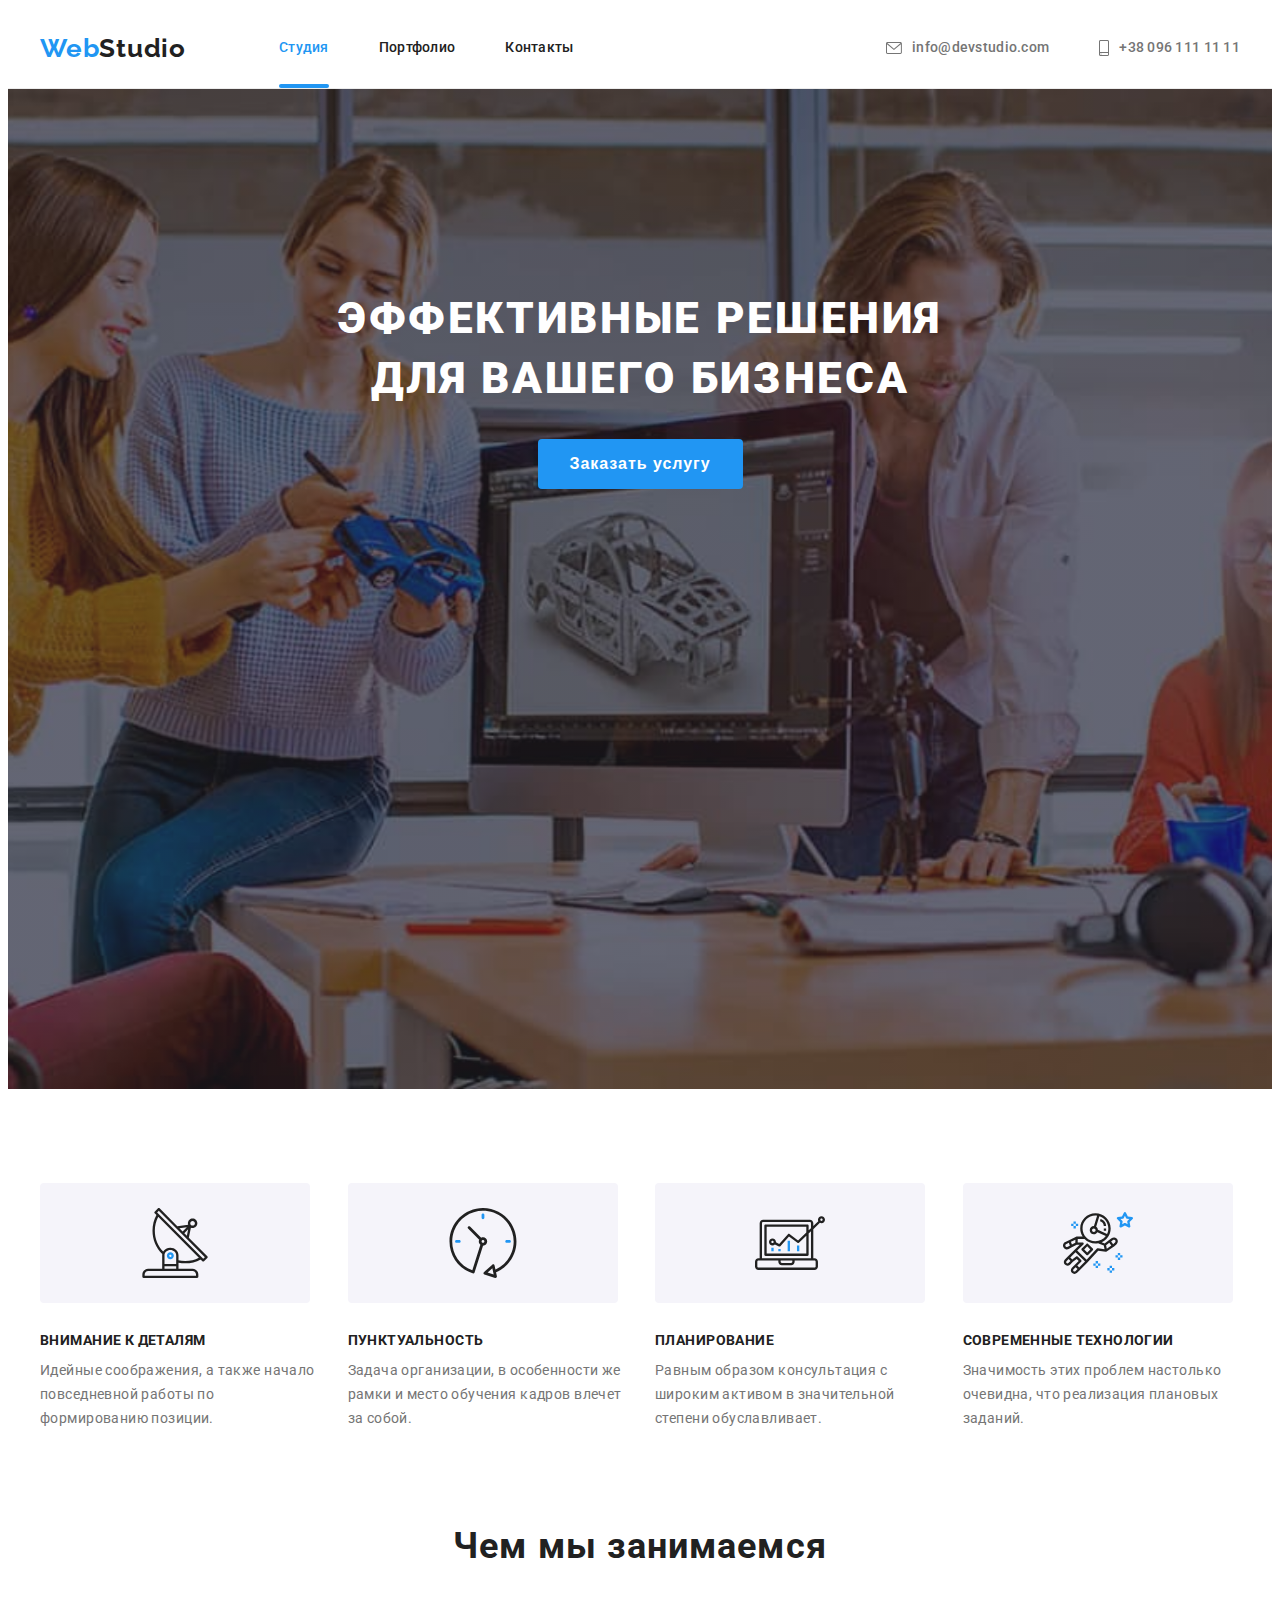
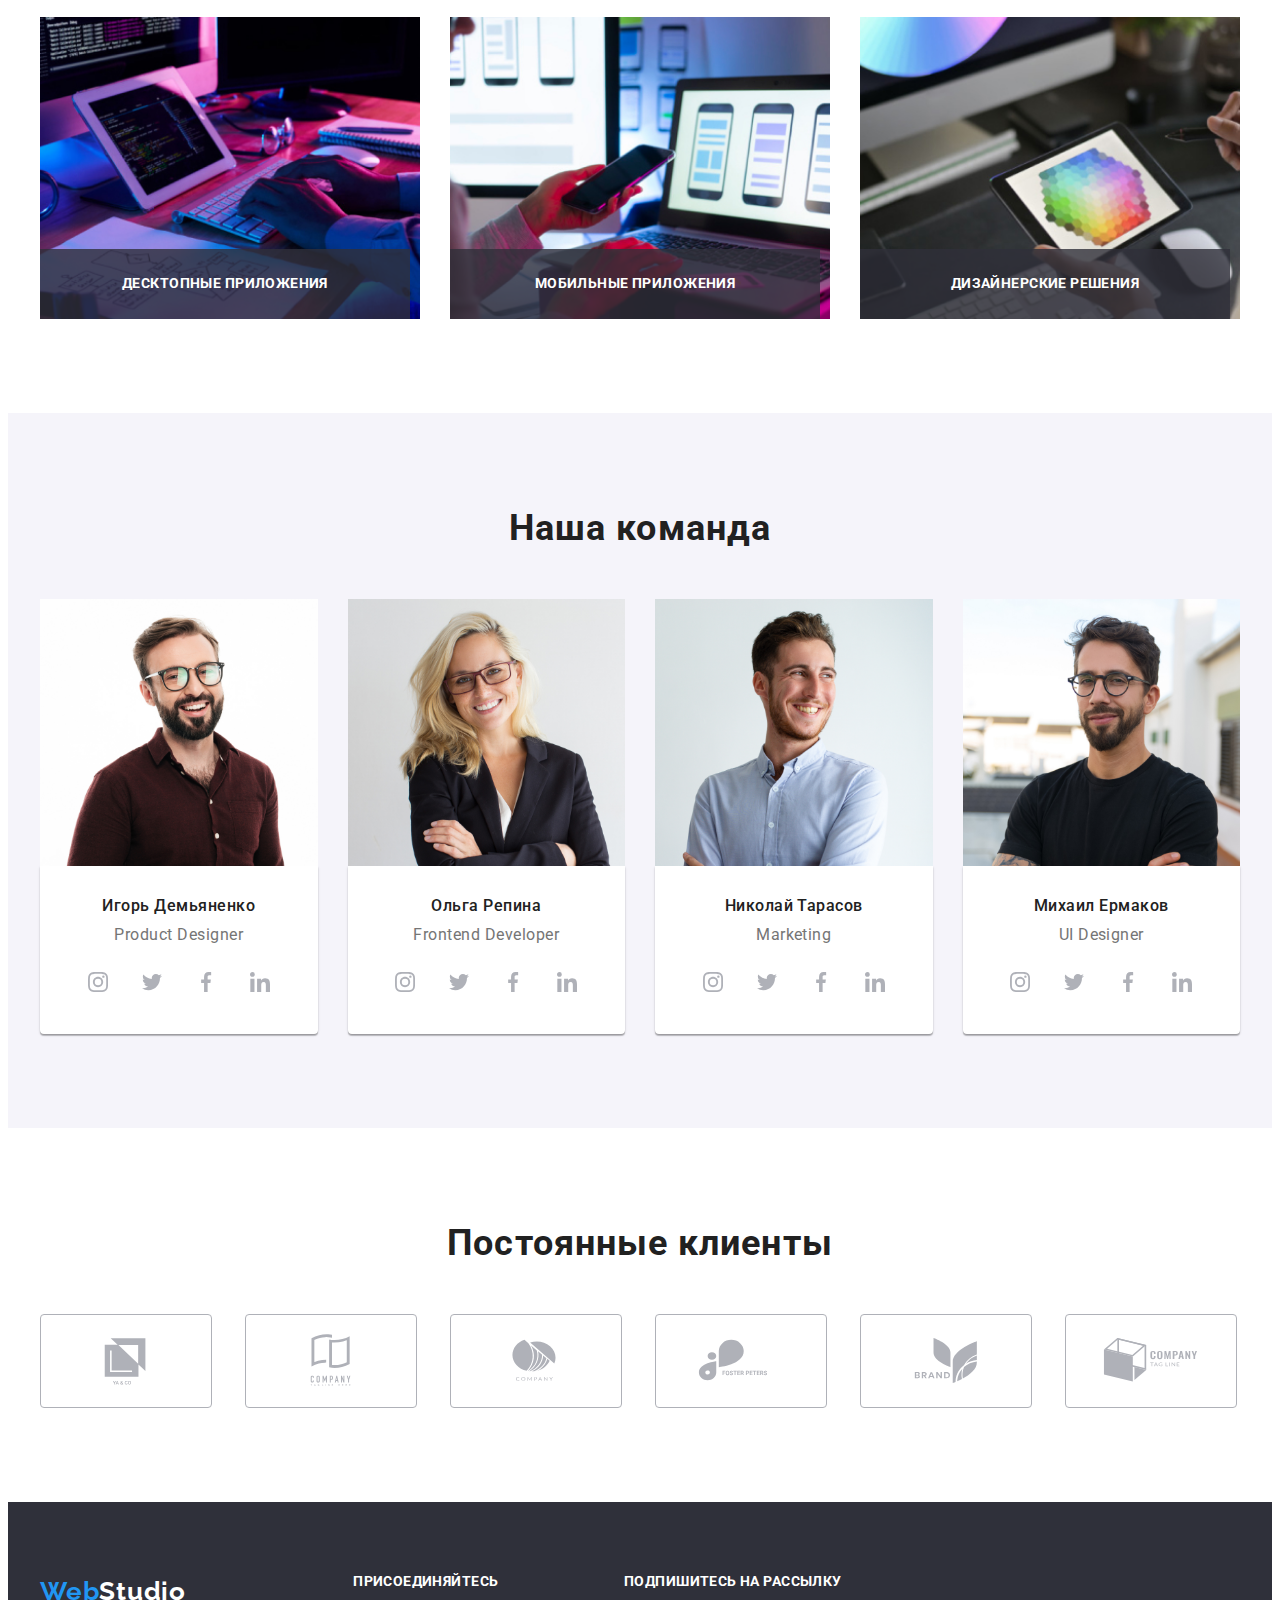
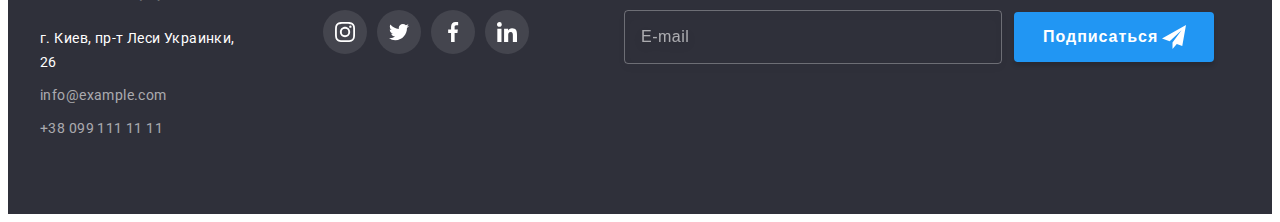
==== index.html @ cf2f90c5 "додає menu.js" ====
<!DOCTYPE html>
<html lang="ru">
  <head>
    <meta charset="UTF-8" />
    <meta http-equiv="X-UA-Compatible" content="IE=edge" />
    <meta name="viewport" content="width=device-width, initial-scale=1.0" />
    <title>WebStudio</title>
    <link rel="preconnect" href="https://fonts.googleapis.com" />
    <link rel="preconnect" href="https://fonts.gstatic.com" crossorigin />
    <link
      href="https://fonts.googleapis.com/css2?family=Raleway:wght@700&family=Roboto:wght@400;500;700;900&display=swap"
      rel="stylesheet"
    />
    <link
      rel="stylesheet"
      href="https://cdnjs.cloudflare.com/ajax/libs/modern-normalize/1.1.0/modern-normalize.min.css"
      integrity="sha512-wpPYUAdjBVSE4KJnH1VR1HeZfpl1ub8YT/NKx4PuQ5NmX2tKuGu6U/JRp5y+Y8XG2tV+wKQpNHVUX03MfMFn9Q=="
      crossorigin="anonymous"
      referrerpolicy="no-referrer"
    />
    <link rel="stylesheet" href="./css/style.css" />
    <link rel="stylesheet" href="./css/main.css" />
  </head>
  <body>
    <header class="header">
      <!--site-nav-->
      <div class="container site-nav">
        <a class="logo" href="/">Web<span class="logo__text">Studio</span></a>
        <nav>
          <ul class="site-nav__list list">
            <li class="site-nav__item">
              <a
                class="link site-nav__link site-nav__link--current site-nav__link--active"
                href="./index.html"
                >Студия</a
              >
            </li>
            <li class="site-nav__item">
              <a class="link site-nav__link" href="./portfolio.html"
                >Портфолио</a
              >
            </li>
            <li class="site-nav__item">
              <a class="link site-nav__link" href="">Контакты</a>
            </li>
          </ul>
        </nav>
        <!--contacts-->
        <ul class="list contacts">
          <li class="contacts__item">
            <a class="contacts__link link" href="mailto:info@devstudio.com"
              ><svg class="contacts__icon" width="16" height="12">
                <use href="./images/icons.svg#icon-envelope"></use></svg
              >info@devstudio.com</a
            >
          </li>
          <li class="contacts__item">
            <a class="contacts__link link" href="tel:+380961111111"
              ><svg class="contacts__icon" width="10" height="16">
                <use href="./images/icons.svg#icon-smartphone"></use></svg
              >+38 096 111 11 11</a
            >
          </li>
        </ul>
        <!--mobile menu button-->
        <button class="mob-btn__open" type="button" data-menu-open>
          <svg class="mob-btn__icon" width="40" height="40">
            <use href="./images/icons.svg#icon-menu_40px"></use>
            <!-- <use href="./images/icons.svg#icon-close_40px"></use> -->
          </svg>
        </button>
        <!--mobile menu-->
        <div class="mobile-menu container is-hidden" data-menu>
            <button class="mobile-btn__close" type="button" data-menu-close>
              <svg class="mobile-menu__icon" width="40" height="40">
                <use href="./images/icons.svg#icon-close_40px"></use>
              </svg>
            </button>
            <div class="menu-container">
            <nav>
              <ul class="mobile-menu__list list">
                <li class="mobile-menu__item">
                  <a
                    class="link mobile-menu__link mobile-menu__link--current"
                    href="./index.html"
                    >Студия</a
                  >
                </li>
                <li class="mobile-menu__item">
                  <a class="link mobile-menu__link" href="./portfolio.html"
                    >Портфолио</a
                  >
                </li>
                <li class="mobile-menu__item">
                  <a class="link mobile-menu__link" href="">Контакты</a>
                </li>
              </ul>
            </nav>
            <ul class="list mobile-contacts">
              <li class="mobile-contacts__item">
                <a
                  class="mobile-contacts__link mobile-contacts__link--accent link"
                  href="tel:+380961111111"
                  >+38 096 111 11 11</a
                >
              </li>
              <li class="mobile-contacts__item">
                <a
                  class="mobile-contacts__link link"
                  href="mailto:info@devstudio.com"
                  >info@devstudio.com</a
                >
              </li>
            </ul>
            </div>
            <ul class="mobile-soc__list list">
              <li class="mobile-soc__item">
                <a
                  class="mobile-soc__link"
                  href=""
                  rel="nofollow noopener noreferrer"
                  target="_blank"
                  >Instagram</a
                >
              </li>
              <li class="mobile-soc__item">
                <a
                  class="mobile-soc__link"
                  href=""
                  rel="nofollow noopener noreferrer"
                  target="_blank"
                  >Twitter</a
                >
              </li>
              <li class="mobile-soc__item">
                <a
                  class="mobile-soc__link"
                  href=""
                  rel="nofollow noopener noreferrer"
                  target="_blank"
                  >Facebook</a
                >
              </li>
              <li class="mobile-soc__item">
                <a
                  class="mobile-soc__link"
                  href=""
                  rel="nofollow noopener noreferrer"
                  target="_blank"
                  >LinkedIn</a
                >
              </li>
            </ul>
        </div>
    </header>
    <main>
      <!--section hero-->
      <section class="hero overlay">
        <div class="container">
          <h1 class="hero__title">
            Эффективные решения<br />
            для вашего бизнеса
          </h1>
          <button type="button" data-modal-open class="button hero__button">
            Заказать услугу
          </button>
        </div>
      </section>
      <!--section features-->
      <section class="features">
        <div class="container">
          <h2 class="title--hidden">Качества вебстудии</h2>
          <ul class="features__list list">
            <li class="features__item">
              <div class="features__box">
                <svg class="features__icon" width="70" height="70">
                  <use href="./images/icons.svg#icon-antenna"></use>
                </svg>
              </div>
              <h3 class="features__title">Внимание к деталям</h3>
              <p class="features__text">
                Идейные соображения, а также начало повседневной работы по
                формированию позиции.
              </p>
            </li>
            <li class="features__item">
              <div class="features__box">
                <svg class="features__icon" width="70" height="70">
                  <use href="./images/icons.svg#icon-clock"></use>
                </svg>
              </div>
              <h3 class="features__title">Пунктуальность</h3>
              <p class="features__text">
                Задача организации, в особенности же рамки и место обучения
                кадров влечет за собой.
              </p>
            </li>
            <li class="features__item">
              <div class="features__box">
                <svg class="features__icon" width="70" height="70">
                  <use href="./images/icons.svg#icon-diagram"></use>
                </svg>
              </div>
              <h3 class="features__title">Планирование</h3>
              <p class="features__text">
                Равным образом консультация с широким активом в значительной
                степени обуславливает.
              </p>
            </li>
            <li class="features__item">
              <div class="features__box">
                <svg class="features__icon" width="70" height="70">
                  <use href="./images/icons.svg#icon-astronaut"></use>
                </svg>
              </div>
              <h3 class="features__title">Современные технологии</h3>
              <p class="features__text">
                Значимость этих проблем настолько очевидна, что реализация
                плановых заданий.
              </p>
            </li>
          </ul>
        </div>
      </section>
      <!--section activity-->
      <section class="activity">
        <div class="container">
          <h2 class="activity__title typical-title">Чем мы занимаемся</h2>
          <ul class="list activity__list">
            <li class="activity__item">
              <div class="activity__link">
                <img
                  src="./img-services/img1.jpg"
                  alt="руки над клавиатурой компьютера"
                  width="370"
                />
                <div class="activity__overlay">
                  <p class="activity__text">Десктопные приложения</p>
                </div>
              </div>
            </li>
            <li class="activity__item">
              <div class="activity__link">
                <img
                  src="./img-services/img2.jpg"
                  alt="рука держит телефон перед ноутбуком"
                  width="370"
                />
                <div class="activity__overlay">
                  <p class="activity__text">Мобильные приложения</p>
                </div>
              </div>
            </li>
            <li class="activity__item">
              <div class="activity__link">
                <img
                  src="./img-services/img3.jpg"
                  alt="планшет в руке в котором цветная графика"
                  width="370"
                />
                <div class="activity__overlay">
                  <p class="activity__text">Дизайнерские решения</p>
                </div>
              </div>
            </li>
          </ul>
        </div>
      </section>
      <!--section team-->
      <section class="team">
        <div class="container">
          <h2 class="team__title typical-title">Наша команда</h2>
          <ul class="list workers-list">
            <li class="workers-list__item">
              <img
                src="./img-team/img.jpg"
                alt="фотография мужчины в очках"
                class="team-photo"
                width="270"
              />
              <div class="workers-list__caption">
                <h3 class="workers-list__title">Игорь Демьяненко</h3>
                <p class="workers-list__text">Product Designer</p>
                <ul class="soc-list list">
                  <li class="soc-list__item">
                    <a class="soc-list__link elipse" href=""
                      ><svg class="soc-list__icon" width="20" height="20">
                        <use
                          href="./images/icons.svg#icon-instagram"
                        ></use></svg
                    ></a>
                  </li>
                  <li class="soc-list__item">
                    <a class="soc-list__link elipse" href=""
                      ><svg class="soc-list__icon" width="20" height="20">
                        <use href="./images/icons.svg#icon-twitter"></use></svg
                    ></a>
                  </li>
                  <li class="soc-list__item">
                    <a class="soc-list__link elipse" href=""
                      ><svg class="soc-list__icon" width="20" height="20">
                        <use href="./images/icons.svg#icon-facebook"></use></svg
                    ></a>
                  </li>
                  <li class="soc-list__item">
                    <a class="soc-list__link elipse" href=""
                      ><svg class="soc-list__icon" width="20" height="20">
                        <use href="./images/icons.svg#icon-linkedin"></use></svg
                    ></a>
                  </li>
                </ul>
              </div>
            </li>
            <li class="workers-list__item">
              <img
                src="./img-team/img1.jpg"
                alt="фотография женьщины в очках"
                class="team-photo"
                width="270"
              />
              <div class="workers-list__caption">
                <h3 class="workers-list__title">Ольга Репина</h3>
                <p class="workers-list__text">Frontend Developer</p>
                <ul class="soc-list list">
                  <li class="soc-list__item">
                    <a class="soc-list__link elipse" href=""
                      ><svg class="soc-list__icon" width="20" height="20">
                        <use
                          href="./images/icons.svg#icon-instagram"
                        ></use></svg
                    ></a>
                  </li>
                  <li class="soc-list__item">
                    <a class="soc-list__link elipse" href=""
                      ><svg class="soc-list__icon" width="20" height="20">
                        <use href="./images/icons.svg#icon-twitter"></use></svg
                    ></a>
                  </li>
                  <li class="soc-list__item">
                    <a class="soc-list__link elipse" href=""
                      ><svg class="soc-list__icon" width="20" height="20">
                        <use href="./images/icons.svg#icon-facebook"></use></svg
                    ></a>
                  </li>
                  <li class="soc-list__item">
                    <a class="soc-list__link elipse" href=""
                      ><svg class="soc-list__icon" width="20" height="20">
                        <use href="./images/icons.svg#icon-linkedin"></use></svg
                    ></a>
                  </li>
                </ul>
              </div>
            </li>
            <li class="workers-list__item">
              <img
                src="./img-team/img2.jpg"
                alt="фотография улыбающегося мужчины в полуобороте"
                class="team-photo"
                width="270"
              />
              <div class="workers-list__caption">
                <h3 class="workers-list__title">Николай Тарасов</h3>
                <p class="workers-list__text">Marketing</p>
                <ul class="soc-list list">
                  <li class="soc-list__item">
                    <a class="soc-list__link elipse" href=""
                      ><svg class="soc-list__icon" width="20" height="20">
                        <use
                          href="./images/icons.svg#icon-instagram"
                        ></use></svg
                    ></a>
                  </li>
                  <li class="soc-list__item">
                    <a class="soc-list__link elipse" href=""
                      ><svg class="soc-list__icon" width="20" height="20">
                        <use href="./images/icons.svg#icon-twitter"></use></svg
                    ></a>
                  </li>
                  <li class="soc-list__item">
                    <a class="soc-list__link elipse" href=""
                      ><svg class="soc-list__icon" width="20" height="20">
                        <use href="./images/icons.svg#icon-facebook"></use></svg
                    ></a>
                  </li>
                  <li class="soc-list__item">
                    <a class="soc-list__link elipse" href=""
                      ><svg class="soc-list__icon" width="20" height="20">
                        <use href="./images/icons.svg#icon-linkedin"></use></svg
                    ></a>
                  </li>
                </ul>
              </div>
            </li>
            <li class="workers-list__item">
              <img
                src="./img-team/img3.jpg"
                alt="фотография мужчины в очках с бородой"
                class="team-photo"
                width="270"
              />
              <div class="workers-list__caption">
                <h3 class="workers-list__title">Михаил Ермаков</h3>
                <p class="workers-list__text">UI Designer</p>
                <ul class="soc-list list">
                  <li class="soc-list__item">
                    <a class="soc-list__link elipse" href=""
                      ><svg class="soc-list__icon" width="20" height="20">
                        <use
                          href="./images/icons.svg#icon-instagram"
                        ></use></svg
                    ></a>
                  </li>
                  <li class="soc-list__item">
                    <a class="soc-list__link elipse" href=""
                      ><svg class="soc-list__icon" width="20" height="20">
                        <use href="./images/icons.svg#icon-twitter"></use></svg
                    ></a>
                  </li>
                  <li class="soc-list__item">
                    <a class="soc-list__link elipse" href=""
                      ><svg class="soc-list__icon" width="20" height="20">
                        <use href="./images/icons.svg#icon-facebook"></use></svg
                    ></a>
                  </li>
                  <li class="soc-list__item">
                    <a class="soc-list__link elipse" href=""
                      ><svg class="soc-list__icon" width="20" height="20">
                        <use href="./images/icons.svg#icon-linkedin"></use></svg
                    ></a>
                  </li>
                </ul>
              </div>
            </li>
          </ul>
        </div>
      </section>
      <!--section clients-->
      <section class="clients">
        <div class="container">
          <h2 class="clients__title typical-title">Постоянные клиенты</h2>
          <ul class="list clients__list">
            <li class="clients__item">
              <a class="clients__link" href=""
                ><svg class="clients__icon" width="106" height="60">
                  <use href="./images/icons.svg#icon-client1"></use></svg
              ></a>
            </li>
            <li class="clients__item">
              <a class="clients__link" href=""
                ><svg class="clients__icon" width="106" height="60">
                  <use href="./images/icons.svg#icon-client2"></use></svg
              ></a>
            </li>
            <li class="clients__item">
              <a class="clients__link" href=""
                ><svg class="clients__icon" width="106" height="60">
                  <use href="./images/icons.svg#icon-client3"></use></svg
              ></a>
            </li>
            <li class="clients__item">
              <a class="clients__link" href=""
                ><svg class="clients__icon" width="106" height="60">
                  <use href="./images/icons.svg#icon-client4"></use></svg
              ></a>
            </li>
            <li class="clients__item">
              <a class="clients__link" href=""
                ><svg class="clients__icon" width="106" height="60">
                  <use href="./images/icons.svg#icon-client5"></use></svg
              ></a>
            </li>
            <li class="clients__item">
              <a class="clients__link" href=""
                ><svg class="clients__icon" width="106" height="60">
                  <use href="./images/icons.svg#icon-client6"></use></svg
              ></a>
            </li>
          </ul>
        </div>
      </section>
    </main>
    <!--footer-->
    <footer class="footer">
      <div class="container footer-conteiner">
        <div class="footer-tablet">
          <div class="connect">
            <a class="logo logo-footer" href="/"
              >Web<span class="logo__text--light">Studio</span></a
            >
            <address class="footer-conteiner__address">
              г. Киев, пр-т Леси Украинки, 26
            </address>
            <p class="footer-conteiner__text">info@example.com</p>
            <p class="footer-conteiner__text">+38 099 111 11 11</p>
          </div>
          <div class="social">
            <p class="social__text">присоединяйтесь</p>
            <ul class="social__list list">
              <li class="social__item">
                <a class="social__link elipse" href=""
                  ><svg class="social__icon" width="20" height="20">
                    <use href="./images/icons.svg#icon-instagram"></use></svg
                ></a>
              </li>
              <li class="social__item">
                <a class="social__link elipse" href=""
                  ><svg class="social__icon" width="20" height="20">
                    <use href="./images/icons.svg#icon-twitter"></use></svg
                ></a>
              </li>
              <li class="social__item">
                <a class="social__link elipse" href=""
                  ><svg class="social__icon" width="20" height="20">
                    <use href="./images/icons.svg#icon-facebook"></use></svg
                ></a>
              </li>
              <li class="social__item">
                <a class="social__link elipse" href=""
                  ><svg class="social__icon" width="20" height="20">
                    <use href="./images/icons.svg#icon-linkedin"></use></svg
                ></a>
              </li>
            </ul>
          </div>
        </div>
        <!--footer form-->
        <div class="form-container">
          <p class="form-container__text">Подпишитесь на рассылку</p>
          <div class="form-wrap">
            <form class="form">
              <input
                type="email"
                class="form__input"
                id="footer-input-email"
                name="footer-input-email"
                placeholder="E-mail"
                required
              />
              <label for="footer-input-email"></label>
            </form>
            <div class="button-wrap">
              <button type="submit" class="subscribe-button button">
                Подписаться
              </button>
              <svg class="subscribe-button__icon" width="24" height="24">
                <use href="./images/icons.svg#icon-send"></use>
              </svg>
            </div>
          </div>
        </div>
      </div>
    </footer>
    <!--modal-->
    <div class="backdrop is-hidden" data-modal>
      <div class="modal">
        <button class="modal-button--close" type="button" data-modal-close>
          <svg class="modal-button__icon" width="18" height="18">
            <use href="./images/icons.svg#icon-close"></use>
          </svg>
        </button>
        <!-- ---modal form---- -->
        <p class="modal-text">Оставьте свои данные, мы вам перезвоним</p>
        <form class="modal-form">
          <div class="modal-form__wrap">
            <input
              type="text"
              id="modal-input-name"
              name="modal-input-name"
              class="modal-form__input"
              required
            />
            <svg class="modal-form__icon" width="18" height="18">
              <use href="./images/icons.svg#icon-person-black-18dp-1"></use>
            </svg>
            <label class="modal-form__label" for="modal-input-name">Имя</label>
          </div>
          <div class="modal-form__wrap">
            <input
              type="tel"
              class="modal-form__input"
              id="modal-input-tel"
              name="modal-input-tel"
              required
            /><svg class="modal-form__icon" width="18" height="18">
              <use href="./images/icons.svg#icon-phone-black-18dp-1"></use>
            </svg>
            <label class="modal-form__label" for="modal-input-tel"
              >Телефон</label
            >
          </div>
          <div class="modal-form__wrap">
            <input
              type="email"
              class="modal-form__input"
              id="modal-input-email"
              name="modal-input-email"
              required
            /><svg class="modal-form__icon" width="18" height="18">
              <use href="./images/icons.svg#icon-email-black-18dp-1"></use>
            </svg>
            <label class="modal-form__label" for="modal-input-email"
              >Почта</label
            >
          </div>
          <div class="comment">
            <textarea
              name="modal-comment"
              id="modal-comment"
              class="comment__area"
              placeholder="Введите текст"
            ></textarea>
            <label class="modal-form__label" for="modal-comment"
              >Комментарий</label
            >
          </div>
          <input
            class="modal__check input--hidden"
            type="checkbox"
            name="policy"
            value="policy"
            id="input-check"
            required
          />
          <label for="input-check" class="chek-label check">
            <span class="check__button">
              <svg class="check__icon" width="11" height="8">
                <use href="./images/icons.svg#icon-Vector"></use></svg
            ></span>
            <span class="check__text"
              >Соглашаюсь с рассылкой и принимаю<a class="check__link" href=""
                >Условия договора</a
              ></span
            ></label
          >

          <button type="submit" class="button-send button">Отправить</button>
        </form>
        <!------------------------>
      </div>
    </div>
    <script src="./js/modal.js"></script>
    <script src="./js/menu.js"></script>
  </body>
</html>
---- css/main.css ----
:root {
  --primary-text-color--: #757575;
  --title-text-color--: #212121;
  --accent-color--: #2196f3;
  --primary-white-color--: #ffffff;
  --typical-margin--: 30px;
}

body {
  color: #757757;
  background-color: #ffffff;
  font-family: "Roboto", sans-serif;
}

h1,
h2,
h3,
h4,
h5,
h6 {
  margin: 0;
}

ul,
ol,
p {
  padding-left: 0;
  margin: 0;
}

img {
  display: block;
  width: 100%;
}

.list {
  list-style: none;
}

.link {
  text-decoration: none;
}

.title--hidden,
.input--hidden {
  position: absolute;
  width: 1px;
  height: 1px;
  margin: -1px;
  border: 0;
  padding: 0;
  white-space: nowrap;
  clip-path: inset(100%);
  clip: rect(0 0 0 0);
  overflow: hidden;
}

.container {
  width: 100%;
  padding-left: 15px;
  padding-right: 15px;
  margin: 0 auto;
}
@media screen and (min-width: 480px) {
  .container {
    width: 480px;
  }
}
@media screen and (min-width: 768px) {
  .container {
    width: 768px;
  }
}
@media screen and (min-width: 1200px) {
  .container {
    width: 1200px;
  }
}

.logo {
  display: block;
  color: var(--accent-color--);
  font-family: Raleway;
  font-weight: 700;
  font-size: 24px;
  line-height: 1.17;
  letter-spacing: 0.03em;
  text-decoration: none;
}
@media screen and (min-width: 1200px) {
  .logo {
    font-size: 26px;
    line-height: 1.19;
  }
}
.logo__text {
  color: var(--title-text-color--);
}
.logo__text--light {
  color: var(--primary-white-color--);
}

.logo-footer {
  margin-bottom: 20px;
}

.typical-title {
  color: var(--title-text-color--);
  font-weight: 700;
  font-size: 28px;
  line-height: 1.18;
  text-align: center;
  letter-spacing: 0.03em;
}
@media screen and (min-width: 1200px) {
  .typical-title {
    font-size: 36px;
    line-height: 1.17;
  }
}

.button {
  min-width: 200px;
  color: var(--primary-white-color--);
  background-color: var(--accent-color--);
  font-weight: 700;
  font-size: 16px;
  line-height: 1.88;
  letter-spacing: 0.06em;
  cursor: pointer;
  border-radius: 4px;
  border: none;
}

.elipse {
  width: 44px;
  height: 44px;
  border-radius: 50%;
}

.backdrop {
  position: fixed;
  width: 100%;
  height: 100%;
  left: 0px;
  top: 0px;
  background: rgba(0, 0, 0, 0.2);
  opacity: 1;
  transition: opacity 250ms cubic-bezier(0.4, 0, 0.2, 1);
}

.modal {
  position: absolute;
  top: 50%;
  left: 50%;
  transform: translate(-50%, -50%) scale(1);
  min-width: 528px;
  min-height: 581px;
  background: #ffffff;
  box-shadow: 0px 1px 3px rgba(0, 0, 0, 0.12), 0px 1px 1px rgba(0, 0, 0, 0.14), 0px 2px 1px rgba(0, 0, 0, 0.2);
  border-radius: 4px;
  transition: transform 250ms cubic-bezier(0.4, 0, 0.2, 1);
}
.backdrop.is-hidden .modal {
  transform: scale(0.8) translate(-50%, -50%);
}

.modal-button--close {
  position: absolute;
  width: 30px;
  height: 30px;
  top: 8px;
  right: 8px;
  display: flex;
  justify-content: center;
  align-items: center;
  padding: 0;
  background-color: transparent;
  border: 1px solid rgba(0, 0, 0, 0.1);
  border-radius: 50%;
  cursor: pointer;
  transition: fill 250ms cubic-bezier(0.4, 0, 0.2, 1);
}
.modal-button--close:hover, .modal-button--close:focus {
  fill: var(--accent-color--);
}

.is-hidden {
  visibility: hidden;
  opacity: 0;
  pointer-events: none;
}

/*modal-form*/
.modal-text {
  margin-top: 40px;
  margin-bottom: 30px;
  font-weight: 700;
  font-size: 20px;
  line-height: 1.15;
  text-align: center;
  letter-spacing: 0.03em;
  color: var(--title-text-color--);
}

.modal-form {
  padding-right: 40px;
  padding-bottom: 40px;
  padding-left: 40px;
}
.modal-form__wrap {
  position: relative;
  margin-bottom: 28px;
}
.modal-form__input {
  padding-left: 40px;
  width: 100%;
  height: 40px;
  left: 576px;
  top: 314px;
  outline: none;
  border: 1px solid rgba(33, 33, 33, 0.2);
  border-radius: 4px;
  transition: border-color 250ms cubic-bezier(0.4, 0, 0.2, 1);
}
.modal-form__icon {
  position: absolute;
  top: 50%;
  left: 12px;
  transform: translateY(-50%);
  transition: fill 250ms cubic-bezier(0.4, 0, 0.2, 1);
}
.modal-form__label {
  position: absolute;
  left: 0;
  bottom: 100%;
  margin-bottom: 4px;
  font-weight: 400;
  font-size: 12px;
  line-height: 1.17;
  letter-spacing: 0.01em;
  color: var(--primary-text-color--);
}
.modal-form__input:hover + .modal-form__icon, .modal-form__input:focus, .modal-form__input:hover, .modal-form__input:focus + .modal-form__icon {
  border-color: var(--accent-color--);
  fill: var(--accent-color--);
}

/*modal comment*/
.comment {
  position: relative;
  margin-bottom: 20px;
}
.comment__area {
  padding: 12px 16px;
  width: 100%;
  height: 120px;
  left: 576px;
  top: 518px;
  border: 1px solid rgba(33, 33, 33, 0.2);
  border-radius: 4px;
  resize: none;
  outline: none;
  transition: border-color 250ms cubic-bezier(0.4, 0, 0.2, 1);
}
.comment__area::placeholder {
  font-weight: 400;
  font-size: 12px;
  line-height: 1.17;
  letter-spacing: 0.01em;
  color: rgba(117, 117, 117, 0.5);
}
.comment__area:hover, .comment__area:focus {
  border-color: var(--accent-color--);
}

/*modal check btn*/
.chek-label {
  display: flex;
  justify-content: center;
  align-items: center;
  font-weight: 400;
  font-size: 14px;
  line-height: 1.71;
  letter-spacing: 0.03em;
  margin-bottom: var(--typical-margin--);
}

.check__button {
  display: inline-flex;
  justify-content: center;
  align-items: center;
  margin-right: 8px;
  width: 16px;
  height: 15px;
  border: 1px solid #000000;
  box-shadow: 0px 4px 4px rgba(0, 0, 0, 0.25);
  transition: background-color 250ms cubic-bezier(0.4, 0, 0.2, 1), border 250ms cubic-bezier(0.4, 0, 0.2, 1), border-radius 250ms cubic-bezier(0.4, 0, 0.2, 1);
}
.modal__check:checked + .chek-label .check__button {
  background-color: var(--accent-color--);
  border: none;
  border-radius: 2px;
}

.check__link {
  margin-left: 3px;
  color: var(--accent-color--);
  font-weight: 400;
  font-size: 14px;
  line-height: 1.71;
  letter-spacing: 0.03em;
}

.check__icon {
  fill: transparent;
  transform: fill 250ms cubic-bezier(0.4, 0, 0.2, 1);
}
.modal__check:checked + .chek-label .check__icon {
  fill: var(--primary-white-color--);
}

/*---form button---*/
.button-send {
  margin-left: auto;
  margin-right: auto;
  padding: 10px 55px;
  display: flex;
  align-items: center;
  text-align: center;
  background: #188ce8;
  box-shadow: 0px 4px 4px rgba(0, 0, 0, 0.15);
  transition: background-color 250ms cubic-bezier(0.4, 0, 0.2, 1), filter 250ms cubic-bezier(0.4, 0, 0.2, 1);
}
.button-send:hover, .button-send:focus {
  background-color: #188ce8;
  filter: drop-shadow(0px 4px 4px rgba(0, 0, 0, 0.25));
}

.mobile-menu {
  position: fixed;
  top: 0;
  left: 0;
  z-index: 1;
  width: 100vw;
  height: 100vh;
  padding-top: 48px;
  padding-bottom: 48px;
  padding-left: 40px;
  overflow-y: auto;
  background: #ffffff;
}
.mobile-menu__item {
  margin-bottom: 32px;
}
.mobile-menu__link {
  font-weight: 500;
  font-size: 40px;
  line-height: 1.18;
  letter-spacing: 0.02em;
  color: var(--title-text-color--);
}
.mobile-menu__link--current {
  color: var(--accent-color--);
}

.menu-container {
  display: flex;
  flex-direction: column;
  height: 100%;
  justify-content: space-between;
}

.mobile-btn__close {
  position: absolute;
  top: 10px;
  right: 15px;
  background-color: transparent;
  border: none;
}
@media screen and (min-width: 768px) {
  .mobile-btn__close {
    display: none;
  }
}
.mobile-btn__close:hover {
  fill: var(--accent-color--);
}

.mobile-contacts {
  margin-bottom: 64px;
}
.mobile-contacts__item:not(:last-child) {
  margin-bottom: 32px;
}
.mobile-contacts__link {
  font-weight: 500;
  font-size: 24px;
  line-height: 1.17;
  letter-spacing: 0.02em;
  color: var(--primary-text-color--);
}
.mobile-contacts__link--accent {
  color: var(--accent-color--);
}
@media screen and (min-width: 480px) {
  .mobile-contacts__link--accent {
    font-size: 34px;
    line-height: 1.18;
  }
}

.mobile-soc__list {
  display: flex;
  flex-wrap: wrap;
}

.mobile-soc__item:not(:last-child) {
  margin-right: 10px;
  padding-right: 10px;
  border-right: 1px solid rgba(33, 33, 33, 0.2);
}

.mobile-soc__link {
  padding-top: 10px;
  padding-bottom: 10px;
  font-weight: 500;
  font-size: 18px;
  line-height: 1.22;
  letter-spacing: 0.02em;
  color: var(--accent-color--);
}

.header {
  border-bottom: 1px solid rgb(236, 236, 236);
}
@media screen and (max-width: 1199px) {
  .header .containers {
    padding: 0 10px;
  }
}

/*site-nav*/
.site-nav {
  display: flex;
  align-items: center;
  justify-content: space-around;
}
.site-nav__list {
  display: none;
}
@media screen and (min-width: 768px) {
  .site-nav__list {
    display: flex;
    margin-left: 88px;
  }
}
@media screen and (min-width: 1200px) {
  .site-nav__list {
    margin-left: 93px;
  }
}
.site-nav__link {
  display: block;
  padding-top: 32px;
  padding-bottom: 32px;
  color: var(--title-text-color--);
  font-weight: 500;
  font-size: 14px;
  line-height: 1.14;
  letter-spacing: 0.02em;
  transition: color 250ms cubic-bezier(0.4, 0, 0.2, 1);
}
.site-nav__link:hover, .site-nav__link:focus {
  color: var(--accent-color--);
}
.site-nav__item {
  position: relative;
}
.site-nav__item:not(:last-child) {
  margin-right: 50px;
}

.site-nav__link--current {
  color: var(--accent-color--);
}

.site-nav__link--active::after {
  position: absolute;
  content: "";
  display: block;
  bottom: 0;
  width: 100%;
  height: 4px;
  background: #2196f3;
  border-radius: 2px;
}

/*contacts*/
.contacts {
  margin-left: auto;
}
@media screen and (max-width: 767px) {
  .contacts {
    display: none;
  }
}
@media screen and (min-width: 1200px) {
  .contacts {
    display: flex;
  }
}
@media screen and (min-width: 768px) and (max-width: 1200px) {
  .contacts__item:not(:last-child) {
    margin-bottom: 10px;
  }
}
@media screen and (min-width: 1200px) {
  .contacts__item:not(:last-child) {
    margin-right: 50px;
  }
}
.contacts__link {
  fill: var(--primary-text-color--);
  padding-top: 32px;
  padding-bottom: 32px;
  color: var(--primary-text-color--);
  font-weight: 500;
  font-size: 14px;
  line-height: 1.14;
  letter-spacing: 0.02em;
  text-decoration: none;
  transition: color 250ms cubic-bezier(0.4, 0, 0.2, 1);
}
.contacts__link:hover, .contacts__link:focus {
  color: var(--accent-color--);
}
@media screen and (min-width: 1200px) {
  .contacts__link {
    display: flex;
    justify-content: center;
    align-items: center;
  }
}
.contacts__icon {
  margin-right: 10px;
  fill: currentColor;
}

.mob-btn__open {
  margin-left: auto;
  padding-top: 10px;
  padding-bottom: 10px;
  background-color: transparent;
  border: none;
}
@media screen and (min-width: 768px) {
  .mob-btn__open {
    display: none;
  }
}
.mob-btn__open:hover .mob-btn__open__icon {
  fill: var(--accent-color--);
}

.hero {
  padding-top: 118px;
  padding-bottom: 118px;
  background-color: #2f303a;
}
@media screen and (min-width: 1200px) {
  .hero {
    padding-top: 200px;
    padding-bottom: 200px;
  }
}
.hero .container {
  text-align: center;
}
.hero__title {
  margin-bottom: var(--typical-margin--);
  margin-right: auto;
  margin-left: auto;
  color: var(--primary-white-color--);
  font-weight: 900;
  font-size: 26px;
  line-height: 1.62;
  letter-spacing: 0.06em;
  text-transform: uppercase;
}
@media screen and (min-width: 1200px) {
  .hero__title {
    font-size: 44px;
    line-height: 1.36;
  }
}
.hero__button {
  display: inline-block;
  padding: 10px 32px;
  margin-right: auto;
  margin-left: auto;
  transition: background-color 250ms cubic-bezier(0.4, 0, 0.2, 1), box-shadow 250ms cubic-bezier(0.4, 0, 0.2, 1);
}
.hero__button:hover, .hero__button:focus {
  background-color: rgb(24, 140, 232);
  box-shadow: 0px 4px 4px rgba(0, 0, 0, 0.15);
}

.overlay {
  margin-left: auto;
  margin-right: auto;
  background-image: linear-gradient(rgba(47, 48, 58, 0.4), rgba(47, 48, 58, 0.4)), url(../images/hero.jpg);
  background-repeat: no-repeat;
  background-position: center;
  background-size: cover;
}
@media screen and (min-width: 1200px) {
  .overlay {
    max-width: 1600px;
    height: 600px;
  }
}

.features {
  padding-top: 60px;
  padding-bottom: 60px;
}
@media screen and (min-width: 1200px) {
  .features {
    padding-top: 94px;
    padding-bottom: 94px;
  }
}
.features__list {
  margin-right: auto;
  margin-left: auto;
  margin-bottom: -30px;
}
@media screen and (min-width: 768px) {
  .features__list {
    display: flex;
    flex-wrap: wrap;
    margin-left: -30px;
  }
}
.features__item {
  margin-bottom: 30px;
}
@media screen and (min-width: 768px) {
  .features__item {
    width: calc((100% - 60px) / 2);
    margin-left: 30px;
  }
}
@media screen and (min-width: 1200px) {
  .features__item {
    flex-basis: calc(25% - 30px);
    margin-left: 30px;
  }
}
.features__box {
  width: 100%;
  display: flex;
  justify-content: center;
  align-items: center;
  height: 120px;
  background-color: #f5f4fa;
  border-radius: 4px;
}
@media screen and (min-width: 1200px) {
  .features__box {
    width: 270px;
  }
}
.features__title {
  margin-top: var(--typical-margin--);
  margin-bottom: 10px;
  color: var(--title-text-color--);
  font-weight: 700;
  font-size: 14px;
  line-height: 1.14;
  letter-spacing: 0.03em;
  text-transform: uppercase;
}
@media screen and (max-width: 480px) {
  .features__title {
    text-align: center;
  }
}
.features__text {
  color: var(--primary-text-color--);
  font-weight: 400;
  font-size: 14px;
  line-height: 1.71;
  letter-spacing: 0.03em;
}

.activity {
  padding-bottom: 94px;
}
@media screen and (max-width: 1199px) {
  .activity {
    display: none;
  }
}
.activity__title {
  margin-bottom: 50px;
}
.activity__list {
  display: flex;
  margin-left: -30px;
}
.activity__item {
  flex-basis: calc(33.3333333333% - 30px);
  margin-left: 30px;
}
.activity__link {
  position: relative;
  display: block;
}
.activity__overlay {
  position: absolute;
  left: 0;
  bottom: 0;
  display: flex;
  justify-content: center;
  align-items: center;
  width: 370px;
  height: 70px;
  background: rgba(47, 48, 58, 0.8);
}
.activity__text {
  color: var(--primary-white-color--);
  font-weight: 700;
  font-size: 14px;
  line-height: 1.14;
  letter-spacing: 0.03em;
  text-transform: uppercase;
}

.team {
  padding-top: 60px;
  padding-bottom: 60px;
  background: #f5f4fa;
}
@media screen and (min-width: 1200px) {
  .team {
    padding-top: 94px;
    padding-bottom: 94px;
  }
}
.team__title {
  margin-bottom: 30px;
}
@media screen and (min-width: 1200px) {
  .team__title {
    margin-bottom: 50px;
  }
}

.workers-list {
  margin-right: auto;
  margin-left: auto;
  margin-bottom: -30px;
}
@media screen and (min-width: 768px) {
  .workers-list {
    display: flex;
    flex-wrap: wrap;
    margin-left: -30px;
  }
}
.workers-list__item {
  margin-bottom: 30px;
}
@media screen and (min-width: 768px) {
  .workers-list__item {
    width: calc((100% - 60px) / 2);
    margin-left: 30px;
  }
}
@media screen and (min-width: 1200px) {
  .workers-list__item {
    flex-basis: calc(25% - 30px);
    margin-left: 30px;
  }
}
.workers-list__caption {
  padding-top: var(--typical-margin--);
  padding-bottom: var(--typical-margin--);
  text-align: center;
  background: #ffffff;
  box-shadow: 0px 1px 3px rgba(0, 0, 0, 0.12), 0px 1px 1px rgba(0, 0, 0, 0.14), 0px 2px 1px rgba(0, 0, 0, 0.2);
  border-radius: 0px 0px 4px 4px;
}
.workers-list__title {
  margin-bottom: 10px;
  color: var(--title-text-color--);
  font-weight: 500;
  font-size: 16px;
  line-height: 1.19;
  letter-spacing: 0.03em;
}
.workers-list__text {
  margin-bottom: 16px;
  color: var(--primary-text-color--);
  font-size: 16px;
  line-height: 1.19;
  letter-spacing: 0.03em;
}

.soc-list {
  display: flex;
  justify-content: center;
}
.soc-list__item:not(:last-child) {
  margin-right: 10px;
}
.soc-list__link {
  display: flex;
  justify-content: center;
  align-items: center;
  color: #afb1b8;
  transition: color 250ms cubic-bezier(0.4, 0, 0.2, 1), background-color 250ms cubic-bezier(0.4, 0, 0.2, 1);
}
.soc-list__link:hover, .soc-list__link:focus {
  color: var(--primary-white-color--);
  background-color: var(--accent-color--);
}
.soc-list__icon {
  fill: currentColor;
}

.clients {
  padding-top: 60px;
  padding-bottom: 60px;
}
@media screen and (min-width: 1200px) {
  .clients {
    padding-top: 94px;
    padding-bottom: 94px;
  }
}
.clients__title {
  margin-bottom: 30px;
}
@media screen and (min-width: 1200px) {
  .clients__title {
    margin-bottom: 50px;
  }
}
.clients__list {
  display: flex;
  flex-wrap: wrap;
  justify-content: center;
  margin-left: -30px;
  margin-bottom: -30px;
}
.clients__item {
  width: calc((100% - 60px) / 2);
  margin-left: 30px;
  margin-bottom: 30px;
}
@media screen and (min-width: 768px) {
  .clients__item {
    width: calc((100% - 90px) / 3);
  }
}
@media screen and (min-width: 1200px) {
  .clients__item {
    width: calc((100% - 180px) / 6);
  }
}
.clients__link {
  display: flex;
  justify-content: center;
  align-items: center;
  color: #afb1b8;
  height: 92px;
  border: 1px solid #afb1b8;
  border-radius: 4px;
  transition: color 250ms cubic-bezier(0.4, 0, 0.2, 1), border 250ms cubic-bezier(0.4, 0, 0.2, 1);
}
.clients__link:hover, .clients__link:focus {
  color: var(--accent-color--);
  border: 1px solid var(--accent-color--);
}
@media screen and (min-width: 1200px) {
  .clients__link {
    width: 170px;
  }
}
.clients__icon {
  fill: currentColor;
  transition: fill 250ms cubic-bezier(0.4, 0, 0.2, 1);
}

.footer {
  background-color: #2f303a;
}
@media screen and (max-width: 1199px) {
  .footer {
    padding-top: 60px;
    padding-bottom: 60px;
  }
}

@media screen and (min-width: 1200px) {
  .footer-conteiner {
    display: flex;
  }
}

@media screen and (min-width: 768px) {
  .footer-tablet {
    display: flex;
    align-items: center;
  }
}

@media screen and (min-width: 768px) {
  .connect {
    width: calc((100% - 30px) / 2);
  }
}
@media screen and (max-width: 1199px) {
  .connect {
    text-align: center;
    margin-bottom: 60px;
  }
}
@media screen and (min-width: 1200px) {
  .connect {
    margin-right: 70px;
    padding-top: 60px;
    padding-bottom: 60px;
  }
}

.footer-conteiner__address {
  margin-bottom: 8px;
  color: var(--primary-white-color--);
  font-style: normal;
  font-size: 14px;
  line-height: 1.71;
  letter-spacing: 0.03em;
}
@media screen and (min-width: 1200px) {
  .footer-conteiner__address {
    margin-bottom: 9px;
  }
}

.footer-conteiner__text:not(:last-child) {
  margin-bottom: 8px;
}
@media screen and (min-width: 1200px) {
  .footer-conteiner__text:not(:last-child) {
    margin-bottom: 9px;
  }
}

.footer-conteiner__text {
  color: rgba(255, 255, 255, 0.6);
  font-size: 14px;
  line-height: 1.71;
  letter-spacing: 0.03em;
}

.social {
  text-align: center;
  margin-bottom: 60px;
}
@media screen and (min-width: 768px) {
  .social {
    width: calc((100% - 30px) / 2);
  }
}
@media screen and (min-width: 1200px) {
  .social {
    margin-right: 93px;
    padding-top: 72px;
    padding-bottom: 100px;
  }
}
.social__text {
  margin-bottom: 20px;
  font-weight: 700;
  font-size: 14px;
  line-height: 1.14;
  letter-spacing: 0.03em;
  text-transform: uppercase;
  color: #ffffff;
}
.social__list {
  display: flex;
  justify-content: center;
  align-items: center;
}
.social__item:not(:last-child) {
  margin-right: 10px;
}
.social__link {
  display: flex;
  justify-content: center;
  align-items: center;
  fill: currentColor;
  background-color: rgba(255, 255, 255, 0.1);
  transition: background-color 250ms cubic-bezier(0.4, 0, 0.2, 1);
}
.social__link:hover, .social__link:focus {
  background-color: var(--accent-color--);
}
.social__icon {
  fill: var(--primary-white-color--);
  transition: fill 250ms cubic-bezier(0.4, 0, 0.2, 1);
}

@media screen and (min-width: 1200px) {
  .form-container {
    padding-top: 72px;
    padding-bottom: 94px;
  }
}
.form-container .form-container__text {
  margin-bottom: 20px;
  font-weight: 700;
  font-size: 14px;
  line-height: 1.14;
  letter-spacing: 0.03em;
  text-transform: uppercase;
  color: var(--primary-white-color--);
}
@media screen and (max-width: 1199px) {
  .form-container .form-container__text {
    text-align: center;
  }
}

.form-wrap {
  margin-right: auto;
  margin-left: auto;
}
@media screen and (min-width: 1200px) {
  .form-wrap {
    display: flex;
    align-items: center;
  }
}

.form__input {
  width: 100%;
  height: 50px;
  padding-left: 16px;
  margin-right: auto;
  margin-left: auto;
  color: var(--primary-white-color--);
  background-color: transparent;
  border: 1px solid rgba(255, 255, 255, 0.3);
  filter: drop-shadow(0px 4px 4px rgba(0, 0, 0, 0.15));
  border-radius: 4px;
  outline: none;
  transition: background-color 250ms cubic-bezier(0.4, 0, 0.2, 1);
}
@media screen and (max-width: 1199px) {
  .form__input {
    margin-bottom: 20px;
  }
}
@media screen and (min-width: 480px), (min-width: 768px) {
  .form__input {
    display: block;
    width: 450px;
    margin-right: auto;
    margin-left: auto;
  }
}
@media screen and (min-width: 1200px) {
  .form__input {
    margin-right: 12px;
    width: 358px;
  }
}
.form__input:hover, .form__input:focus {
  border-color: var(--accent-color--);
}
.form__input::placeholder {
  font-weight: 400;
  font-size: 16px;
  line-height: 1.25;
  letter-spacing: 0.03em;
  color: rgba(255, 255, 255, 0.6);
}

.button-wrap {
  position: relative;
}
@media screen and (max-width: 1199px) {
  .button-wrap {
    width: 200px;
    margin-right: auto;
    margin-left: auto;
  }
}

.subscribe-button {
  display: inline-block;
  padding-top: 10px;
  padding-bottom: 10px;
  padding-left: 29px;
  text-align: left;
  box-shadow: 0px 4px 4px rgba(0, 0, 0, 0.15);
  border-radius: 4px;
  border: none;
  cursor: pointer;
  transition: background-color 250ms cubic-bezier(0.4, 0, 0.2, 1), box-shadow 250ms cubic-bezier(0.4, 0, 0.2, 1);
}
.subscribe-button:hover, .subscribe-button:focus {
  background-color: rgb(24, 140, 232);
  box-shadow: 0px 4px 4px rgba(0, 0, 0, 0.15);
}
.subscribe-button__icon {
  position: absolute;
  fill: var(--primary-white-color--);
  top: 50%;
  right: 28px;
  transform: translateY(-50%);
}

.portfolio {
  padding-top: 60px;
  padding-bottom: 60px;
}
@media screen and (min-width: 1200px) {
  .portfolio {
    padding-top: 94px;
    padding-bottom: 94px;
  }
}

.filters-list {
  display: flex;
  flex-wrap: wrap;
  justify-content: flex-start;
  margin-bottom: 40px;
}
@media screen and (min-width: 768px) {
  .filters-list {
    justify-content: center;
    margin-bottom: 30px;
  }
}
@media screen and (min-width: 1200px) {
  .filters-list {
    margin-bottom: 50px;
  }
}
.filters-list__item {
  margin-left: 8px;
}
.filters-list__item:first-child {
  margin-left: 0;
}
.filters-list__button {
  padding: 6px 22px;
  font-family: inherit;
  font-weight: 500;
  font-size: 16px;
  line-height: 1.63;
  text-align: center;
  letter-spacing: 0.03em;
  color: var(--title-text-color--);
  background-color: #f5f4fa;
  cursor: pointer;
  border-radius: 4px;
  border-color: transparent;
  transition: color 250ms cubic-bezier(0.4, 0, 0.2, 1), background 250ms cubic-bezier(0.4, 0, 0.2, 1), box-shadow 250ms cubic-bezier(0.4, 0, 0.2, 1);
}
.filters-list__button:hover, .filters-list__button:focus {
  color: var(--primary-white-color--);
  background-color: var(--accent-color--);
  box-shadow: 0px 3px 1px rgba(0, 0, 0, 0.1), 0px 1px 2px rgba(0, 0, 0, 0.08), 0px 2px 2px rgba(0, 0, 0, 0.12);
}

.portfolio-list {
  margin-right: auto;
  margin-left: auto;
  margin-bottom: -30px;
}
@media screen and (min-width: 768px) {
  .portfolio-list {
    display: flex;
    flex-wrap: wrap;
    margin-left: -30px;
  }
}
.portfolio-list__item {
  margin-bottom: 30px;
}
@media screen and (min-width: 768px) {
  .portfolio-list__item {
    width: calc((100% - 60px) / 2);
    margin-left: 30px;
  }
}
@media screen and (min-width: 1200px) {
  .portfolio-list__item {
    flex-basis: calc(33.3333333333% - 30px);
  }
}
.portfolio-list__link {
  display: block;
  text-decoration: none;
  transition: box-shadow 250ms cubic-bezier(0.4, 0, 0.2, 1);
}
.portfolio-list__link:hover, .portfolio-list__link:focus {
  box-shadow: 0px 1px 1px rgba(0, 0, 0, 0.12), 0px 4px 4px rgba(0, 0, 0, 0.06), 1px 4px 6px rgba(0, 0, 0, 0.16);
}
.portfolio-list__wrap {
  position: relative;
  overflow: hidden;
}
.portfolio-list__text {
  position: absolute;
  width: 100%;
  height: 100%;
  padding: 45px 24px;
  font-weight: 400;
  font-size: 18px;
  line-height: 1.56;
  letter-spacing: 0.03em;
  color: var(--primary-white-color--);
  background: rgba(33, 150, 243, 0.9);
  transform: translateY(5%);
  transition: transform 250ms cubic-bezier(0.4, 0, 0.2, 1);
}
@media screen and (min-width: 480px) {
  .portfolio-list__text {
    padding-top: 77px;
    padding-bottom: 77px;
  }
}
.portfolio-list__link:hover .portfolio-list__text {
  transform: translateY(-100%);
}
.portfolio-list__field {
  padding-top: 20px;
  padding-bottom: 20px;
  padding-left: 20px;
  background: #ffffff;
  border: 1px solid #eeeeee;
}
.portfolio-list__title {
  margin-bottom: 4px;
  color: var(--title-text-color--);
  font-weight: 700;
  font-size: 18px;
  line-height: 2;
  letter-spacing: 0.06em;
}
.portfolio-list__caption {
  color: var(--primary-text-color--);
  font-size: 16px;
  line-height: 1.88;
  letter-spacing: 0.03em;
}/*# sourceMappingURL=main.css.map */
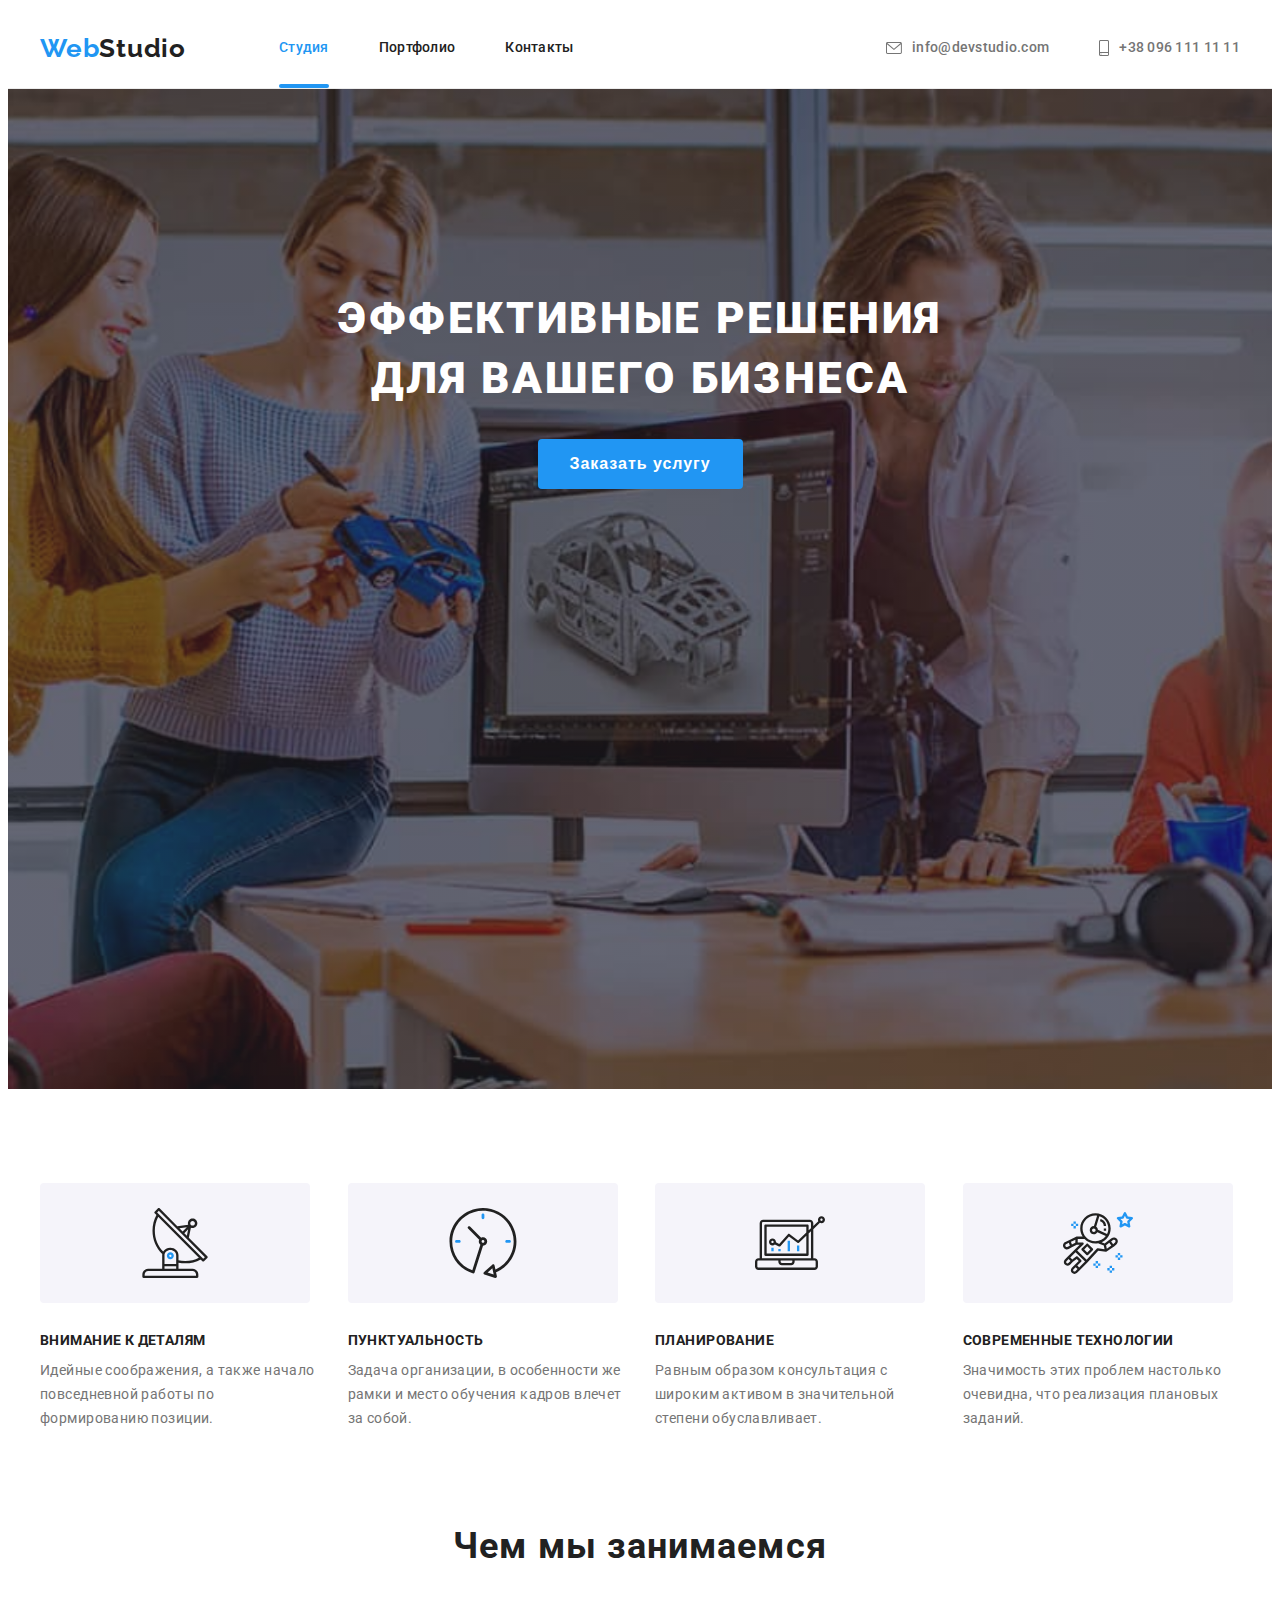
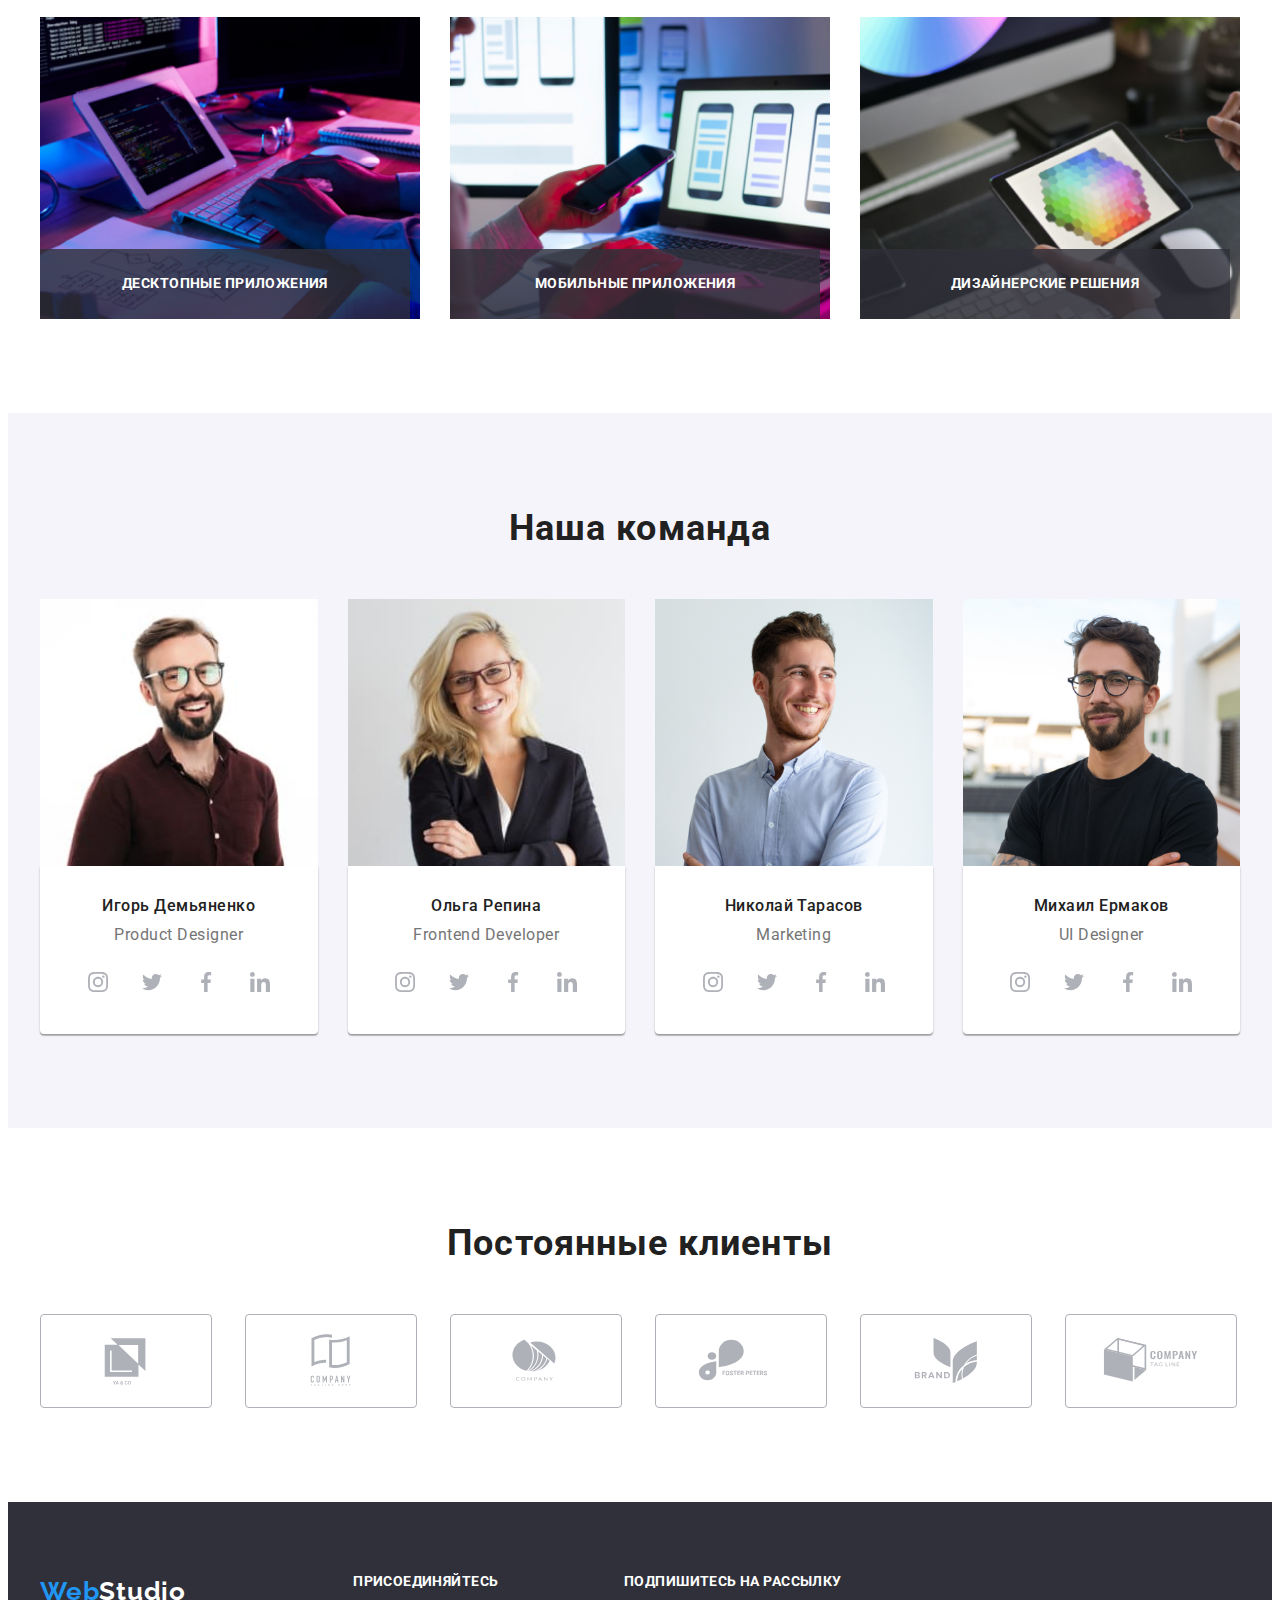
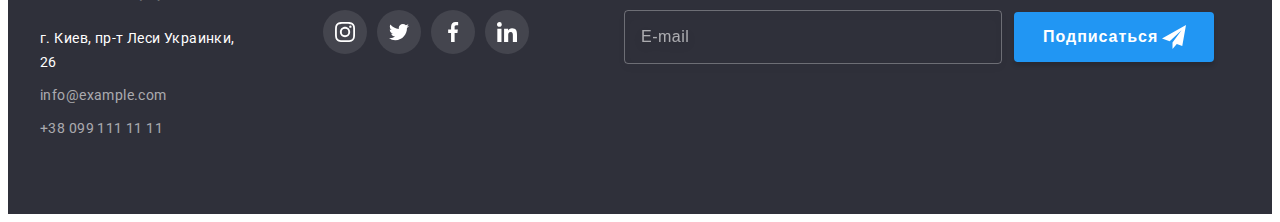
==== commit 0fdd1e21: "адаптує зображення" ====
--- a/index.html
+++ b/index.html
@@ -66,17 +66,16 @@
         <button class="mob-btn__open" type="button" data-menu-open>
           <svg class="mob-btn__icon" width="40" height="40">
             <use href="./images/icons.svg#icon-menu_40px"></use>
-            <!-- <use href="./images/icons.svg#icon-close_40px"></use> -->
           </svg>
         </button>
         <!--mobile menu-->
         <div class="mobile-menu container is-hidden" data-menu>
-            <button class="mobile-btn__close" type="button" data-menu-close>
-              <svg class="mobile-menu__icon" width="40" height="40">
-                <use href="./images/icons.svg#icon-close_40px"></use>
-              </svg>
-            </button>
-            <div class="menu-container">
+          <button class="mobile-btn__close" type="button" data-menu-close>
+            <svg class="mobile-menu__icon" width="40" height="40">
+              <use href="./images/icons.svg#icon-close_40px"></use>
+            </svg>
+          </button>
+          <div class="menu-container">
             <nav>
               <ul class="mobile-menu__list list">
                 <li class="mobile-menu__item">
@@ -112,46 +111,47 @@
                 >
               </li>
             </ul>
-            </div>
-            <ul class="mobile-soc__list list">
-              <li class="mobile-soc__item">
-                <a
-                  class="mobile-soc__link"
-                  href=""
-                  rel="nofollow noopener noreferrer"
-                  target="_blank"
-                  >Instagram</a
-                >
-              </li>
-              <li class="mobile-soc__item">
-                <a
-                  class="mobile-soc__link"
-                  href=""
-                  rel="nofollow noopener noreferrer"
-                  target="_blank"
-                  >Twitter</a
-                >
-              </li>
-              <li class="mobile-soc__item">
-                <a
-                  class="mobile-soc__link"
-                  href=""
-                  rel="nofollow noopener noreferrer"
-                  target="_blank"
-                  >Facebook</a
-                >
-              </li>
-              <li class="mobile-soc__item">
-                <a
-                  class="mobile-soc__link"
-                  href=""
-                  rel="nofollow noopener noreferrer"
-                  target="_blank"
-                  >LinkedIn</a
-                >
-              </li>
-            </ul>
+          </div>
+          <ul class="mobile-soc__list list">
+            <li class="mobile-soc__item">
+              <a
+                class="mobile-soc__link"
+                href=""
+                rel="nofollow noopener noreferrer"
+                target="_blank"
+                >Instagram</a
+              >
+            </li>
+            <li class="mobile-soc__item">
+              <a
+                class="mobile-soc__link"
+                href=""
+                rel="nofollow noopener noreferrer"
+                target="_blank"
+                >Twitter</a
+              >
+            </li>
+            <li class="mobile-soc__item">
+              <a
+                class="mobile-soc__link"
+                href=""
+                rel="nofollow noopener noreferrer"
+                target="_blank"
+                >Facebook</a
+              >
+            </li>
+            <li class="mobile-soc__item">
+              <a
+                class="mobile-soc__link"
+                href=""
+                rel="nofollow noopener noreferrer"
+                target="_blank"
+                >LinkedIn</a
+              >
+            </li>
+          </ul>
         </div>
+      </div>
     </header>
     <main>
       <!--section hero-->
@@ -229,8 +229,8 @@
           <ul class="list activity__list">
             <li class="activity__item">
               <div class="activity__link">
-                <img
-                  src="./img-services/img1.jpg"
+                <img srcset="./img-services/img1.jpg 1x, ./img-services/activity1_2x.jpg 2x"
+                  src="./img-services/activity1_2x.jpg"
                   alt="руки над клавиатурой компьютера"
                   width="370"
                 />
@@ -241,8 +241,8 @@
             </li>
             <li class="activity__item">
               <div class="activity__link">
-                <img
-                  src="./img-services/img2.jpg"
+                <img srcset="./img-services/img2.jpg 1x, ./img-services/activity2_2x.jpg 2x"
+                  src="./img-services/activity2_2x.jpg"
                   alt="рука держит телефон перед ноутбуком"
                   width="370"
                 />
@@ -253,8 +253,8 @@
             </li>
             <li class="activity__item">
               <div class="activity__link">
-                <img
-                  src="./img-services/img3.jpg"
+                <img srcset="./img-services/img3.jpg 1x, ./img-services/activity3_2x.jpg 2x"
+                  src="./img-services/activity3_2x.jpg"
                   alt="планшет в руке в котором цветная графика"
                   width="370"
                 />
@@ -272,12 +272,30 @@
           <h2 class="team__title typical-title">Наша команда</h2>
           <ul class="list workers-list">
             <li class="workers-list__item">
-              <img
-                src="./img-team/img.jpg"
-                alt="фотография мужчины в очках"
-                class="team-photo"
-                width="270"
-              />
+              <picture
+                ><source
+                  srcset="
+                    ./img-team/team_dt.jpg   1x,
+                    ./img-team/team_dt2x.jpg 2x
+                  "
+                  media="(min-width:1200px)" />
+                <source
+                  srcset="
+                    ./img-team/team_tab.jpg   1x,
+                    ./img-team/team_tab2x.jpg 2x
+                  "
+                  media="(min-width:768px)" />
+                <source
+                  srcset="
+                    ./img-team/team_mob.jpg   1x,
+                    ./img-team/team_mob2x.jpg 2x
+                  "
+                  media="(max-width:767px)" />
+                <img
+                  src="./img-team/img.jpg"
+                  alt="фотография мужчины в очках"
+                  class="team-photo"
+              /></picture>
               <div class="workers-list__caption">
                 <h3 class="workers-list__title">Игорь Демьяненко</h3>
                 <p class="workers-list__text">Product Designer</p>
@@ -312,12 +330,30 @@
               </div>
             </li>
             <li class="workers-list__item">
-              <img
-                src="./img-team/img1.jpg"
-                alt="фотография женьщины в очках"
-                class="team-photo"
-                width="270"
-              />
+              <picture
+                ><source
+                  srcset="
+                    ./img-team/team2_dt.jpg   1x,
+                    ./img-team/team2_dt2x.jpg 2x
+                  "
+                  media="(min-width:1200px)" />
+                <source
+                  srcset="
+                    ./img-team/team2_tab.jpg   1x,
+                    ./img-team/team2_tab2x.jpg 2x
+                  "
+                  media="(min-width:768px)" />
+                <source
+                  srcset="
+                    ./img-team/team2_mob.jpg   1x,
+                    ./img-team/team2_mob2x.jpg 2x
+                  "
+                  media="(max-width:767px)" />
+                <img
+                  src="./img-team/img1.jpg"
+                  alt="фотография женщины в очках"
+                  class="team-photo"
+              /></picture>
               <div class="workers-list__caption">
                 <h3 class="workers-list__title">Ольга Репина</h3>
                 <p class="workers-list__text">Frontend Developer</p>
@@ -352,12 +388,29 @@
               </div>
             </li>
             <li class="workers-list__item">
-              <img
-                src="./img-team/img2.jpg"
-                alt="фотография улыбающегося мужчины в полуобороте"
-                class="team-photo"
-                width="270"
-              />
+             <source
+                  srcset="
+                    ./img-team/team3_dt.jpg   1x,
+                    ./img-team/team3_dt2x.jpg 2x
+                  "
+                  media="(min-width:1200px)" />
+                <source
+                  srcset="
+                    ./img-team/team3_tab.jpg   1x,
+                    ./img-team/team3_tab2x.jpg 2x
+                  "
+                  media="(min-width:768px)" />
+                <source
+                  srcset="
+                    ./img-team/team3_mob.jpg   1x,
+                    ./img-team/team3_mob2x.jpg 2x
+                  "
+                  media="(max-width:767px)" />
+                <img
+                  src="./img-team/img2.jpg"
+                  alt="фотография улыбающегося мужчины"
+                  class="team-photo"
+              /></picture>
               <div class="workers-list__caption">
                 <h3 class="workers-list__title">Николай Тарасов</h3>
                 <p class="workers-list__text">Marketing</p>
@@ -392,12 +445,29 @@
               </div>
             </li>
             <li class="workers-list__item">
-              <img
-                src="./img-team/img3.jpg"
-                alt="фотография мужчины в очках с бородой"
-                class="team-photo"
-                width="270"
-              />
+              <source
+                  srcset="
+                    ./img-team/team4_dt.jpg   1x,
+                    ./img-team/team4_dt2x.jpg 2x
+                  "
+                  media="(min-width:1200px)" />
+                <source
+                  srcset="
+                    ./img-team/team4_tab.jpg   1x,
+                    ./img-team/team4_tab2x.jpg 2x
+                  "
+                  media="(min-width:768px)" />
+                <source
+                  srcset="
+                    ./img-team/team4_mob.jpg   1x,
+                    ./img-team/team4_mob2x.jpg 2x
+                  "
+                  media="(max-width:767px)" />
+                <img
+                  src="./img-team/img3.jpg"
+                  alt="фотография мужчины в черной футболке"
+                  class="team-photo"
+              /></picture>
               <div class="workers-list__caption">
                 <h3 class="workers-list__title">Михаил Ермаков</h3>
                 <p class="workers-list__text">UI Designer</p>
--- a/css/main.css
+++ b/css/main.css
@@ -154,12 +154,29 @@
   top: 50%;
   left: 50%;
   transform: translate(-50%, -50%) scale(1);
-  min-width: 528px;
-  min-height: 581px;
+  width: calc(100% - 30px);
+  height: 609px;
   background: #ffffff;
   box-shadow: 0px 1px 3px rgba(0, 0, 0, 0.12), 0px 1px 1px rgba(0, 0, 0, 0.14), 0px 2px 1px rgba(0, 0, 0, 0.2);
   border-radius: 4px;
   transition: transform 250ms cubic-bezier(0.4, 0, 0.2, 1);
+}
+@media screen and (max-width: 480px) {
+  .modal {
+    overflow-y: auto;
+  }
+}
+@media screen and (min-width: 480px) {
+  .modal {
+    width: 450px;
+    height: 609px;
+  }
+}
+@media screen and (min-width: 1200px) {
+  .modal {
+    width: 528px;
+    height: 581px;
+  }
 }
 .backdrop.is-hidden .modal {
   transform: scale(0.8) translate(-50%, -50%);
@@ -194,13 +211,21 @@
 /*modal-form*/
 .modal-text {
   margin-top: 40px;
-  margin-bottom: 30px;
+  margin-right: 40px;
+  margin-left: 40px;
+  margin-bottom: 12px;
   font-weight: 700;
   font-size: 20px;
-  line-height: 1.15;
+  line-height: 1.5;
   text-align: center;
   letter-spacing: 0.03em;
   color: var(--title-text-color--);
+}
+@media screen and (min-width: 1200px) {
+  .modal-text {
+    margin-bottom: 30px;
+    line-height: 1.15;
+  }
 }
 
 .modal-form {
@@ -216,8 +241,6 @@
   padding-left: 40px;
   width: 100%;
   height: 40px;
-  left: 576px;
-  top: 314px;
   outline: none;
   border: 1px solid rgba(33, 33, 33, 0.2);
   border-radius: 4px;
@@ -254,7 +277,7 @@
 .comment__area {
   padding: 12px 16px;
   width: 100%;
-  height: 120px;
+  height: 138px;
   left: 576px;
   top: 518px;
   border: 1px solid rgba(33, 33, 33, 0.2);
@@ -263,6 +286,11 @@
   outline: none;
   transition: border-color 250ms cubic-bezier(0.4, 0, 0.2, 1);
 }
+@media screen and (min-width: 1200px) {
+  .comment__area {
+    height: 120px;
+  }
+}
 .comment__area::placeholder {
   font-weight: 400;
   font-size: 12px;
@@ -280,10 +308,16 @@
   justify-content: center;
   align-items: center;
   font-weight: 400;
-  font-size: 14px;
-  line-height: 1.71;
+  font-size: 12px;
+  line-height: 1.17;
   letter-spacing: 0.03em;
   margin-bottom: var(--typical-margin--);
+}
+@media screen and (min-width: 1200px) {
+  .chek-label {
+    font-size: 14px;
+    line-height: 1.71;
+  }
 }
 
 .check__button {
@@ -307,9 +341,15 @@
   margin-left: 3px;
   color: var(--accent-color--);
   font-weight: 400;
-  font-size: 14px;
-  line-height: 1.71;
-  letter-spacing: 0.03em;
+  font-size: 12px;
+  line-height: 1.17;
+  letter-spacing: 0.03em;
+}
+@media screen and (min-width: 1200px) {
+  .check__link {
+    font-size: 14px;
+    line-height: 1.71;
+  }
 }
 
 .check__icon {
@@ -349,6 +389,8 @@
   padding-left: 40px;
   overflow-y: auto;
   background: #ffffff;
+  transform: translateX(0%);
+  transition: transform 250ms cubic-bezier(0.4, 0, 0.2, 1);
 }
 .mobile-menu__item {
   margin-bottom: 32px;
@@ -364,6 +406,10 @@
   color: var(--accent-color--);
 }
 
+.mobile-menu .is-hidden {
+  transform: translateX(100%);
+}
+
 .menu-container {
   display: flex;
   flex-direction: column;
@@ -377,11 +423,7 @@
   right: 15px;
   background-color: transparent;
   border: none;
-}
-@media screen and (min-width: 768px) {
-  .mobile-btn__close {
-    display: none;
-  }
+  transition: fill 250ms cubic-bezier(0.4, 0, 0.2, 1);
 }
 .mobile-btn__close:hover {
   fill: var(--accent-color--);
@@ -419,6 +461,12 @@
   margin-right: 10px;
   padding-right: 10px;
   border-right: 1px solid rgba(33, 33, 33, 0.2);
+}
+@media screen and (max-width: 479px) {
+  .mobile-soc__item:not(:last-child) {
+    margin-right: 5px;
+    padding-right: 5px;
+  }
 }
 
 .mobile-soc__link {
@@ -429,6 +477,11 @@
   line-height: 1.22;
   letter-spacing: 0.02em;
   color: var(--accent-color--);
+}
+@media screen and (max-width: 479px) {
+  .mobile-soc__link {
+    font-size: 15px;
+  }
 }
 
 .header {
@@ -553,13 +606,14 @@
   padding-bottom: 10px;
   background-color: transparent;
   border: none;
+  transition: fill 250ms cubic-bezier(0.4, 0, 0.2, 1);
 }
 @media screen and (min-width: 768px) {
   .mob-btn__open {
     display: none;
   }
 }
-.mob-btn__open:hover .mob-btn__open__icon {
+.mob-btn__open:hover .mob-btn__icon {
   fill: var(--accent-color--);
 }
 
@@ -609,15 +663,51 @@
 .overlay {
   margin-left: auto;
   margin-right: auto;
-  background-image: linear-gradient(rgba(47, 48, 58, 0.4), rgba(47, 48, 58, 0.4)), url(../images/hero.jpg);
+  background-image: linear-gradient(rgba(47, 48, 58, 0.4), rgba(47, 48, 58, 0.4)), url(../images/header_mob.jpg);
   background-repeat: no-repeat;
   background-position: center;
   background-size: cover;
 }
+@media (min-device-pixel-ratio: 2), (min-resolution: 192dpi), (min-resolution: 2dppx) {
+  .overlay {
+    background-image: linear-gradient(rgba(47, 48, 58, 0.4), rgba(47, 48, 58, 0.4)), url(../images/header_mob2X.jpg);
+    background-repeat: no-repeat;
+    background-position: center;
+    background-size: cover;
+  }
+}
+@media screen and (min-width: 768px) {
+  .overlay {
+    background-image: linear-gradient(rgba(47, 48, 58, 0.4), rgba(47, 48, 58, 0.4)), url(../images/header_tab.jpg);
+    background-repeat: no-repeat;
+    background-position: center;
+    background-size: cover;
+  }
+}
+@media screen and (min-width: 768px) and (min-device-pixel-ratio: 2), screen and (min-width: 768px) and (min-resolution: 192dpi), screen and (min-width: 768px) and (min-resolution: 2dppx) {
+  .overlay {
+    background-image: linear-gradient(rgba(47, 48, 58, 0.4), rgba(47, 48, 58, 0.4)), url(../images/header_tab2X.jpg);
+    background-repeat: no-repeat;
+    background-position: center;
+    background-size: cover;
+  }
+}
 @media screen and (min-width: 1200px) {
   .overlay {
     max-width: 1600px;
     height: 600px;
+    background-image: linear-gradient(rgba(47, 48, 58, 0.4), rgba(47, 48, 58, 0.4)), url(../images/hero.jpg);
+    background-repeat: no-repeat;
+    background-position: center;
+    background-size: cover;
+  }
+}
+@media (min-device-pixel-ratio: 2), (min-resolution: 192dpi), (min-resolution: 2dppx) {
+  .overlay {
+    background-image: linear-gradient(rgba(47, 48, 58, 0.4), rgba(47, 48, 58, 0.4)), url(../images/header_dt2X.jpg);
+    background-repeat: no-repeat;
+    background-position: center;
+    background-size: cover;
   }
 }
 
@@ -1224,10 +1314,10 @@
   position: absolute;
   width: 100%;
   height: 100%;
-  padding: 45px 24px;
+  padding: 30px 24px;
   font-weight: 400;
-  font-size: 18px;
-  line-height: 1.56;
+  font-size: 15px;
+  line-height: 1.29;
   letter-spacing: 0.03em;
   color: var(--primary-white-color--);
   background: rgba(33, 150, 243, 0.9);
@@ -1236,6 +1326,8 @@
 }
 @media screen and (min-width: 480px) {
   .portfolio-list__text {
+    font-size: 18px;
+    line-height: 1.56;
     padding-top: 77px;
     padding-bottom: 77px;
   }
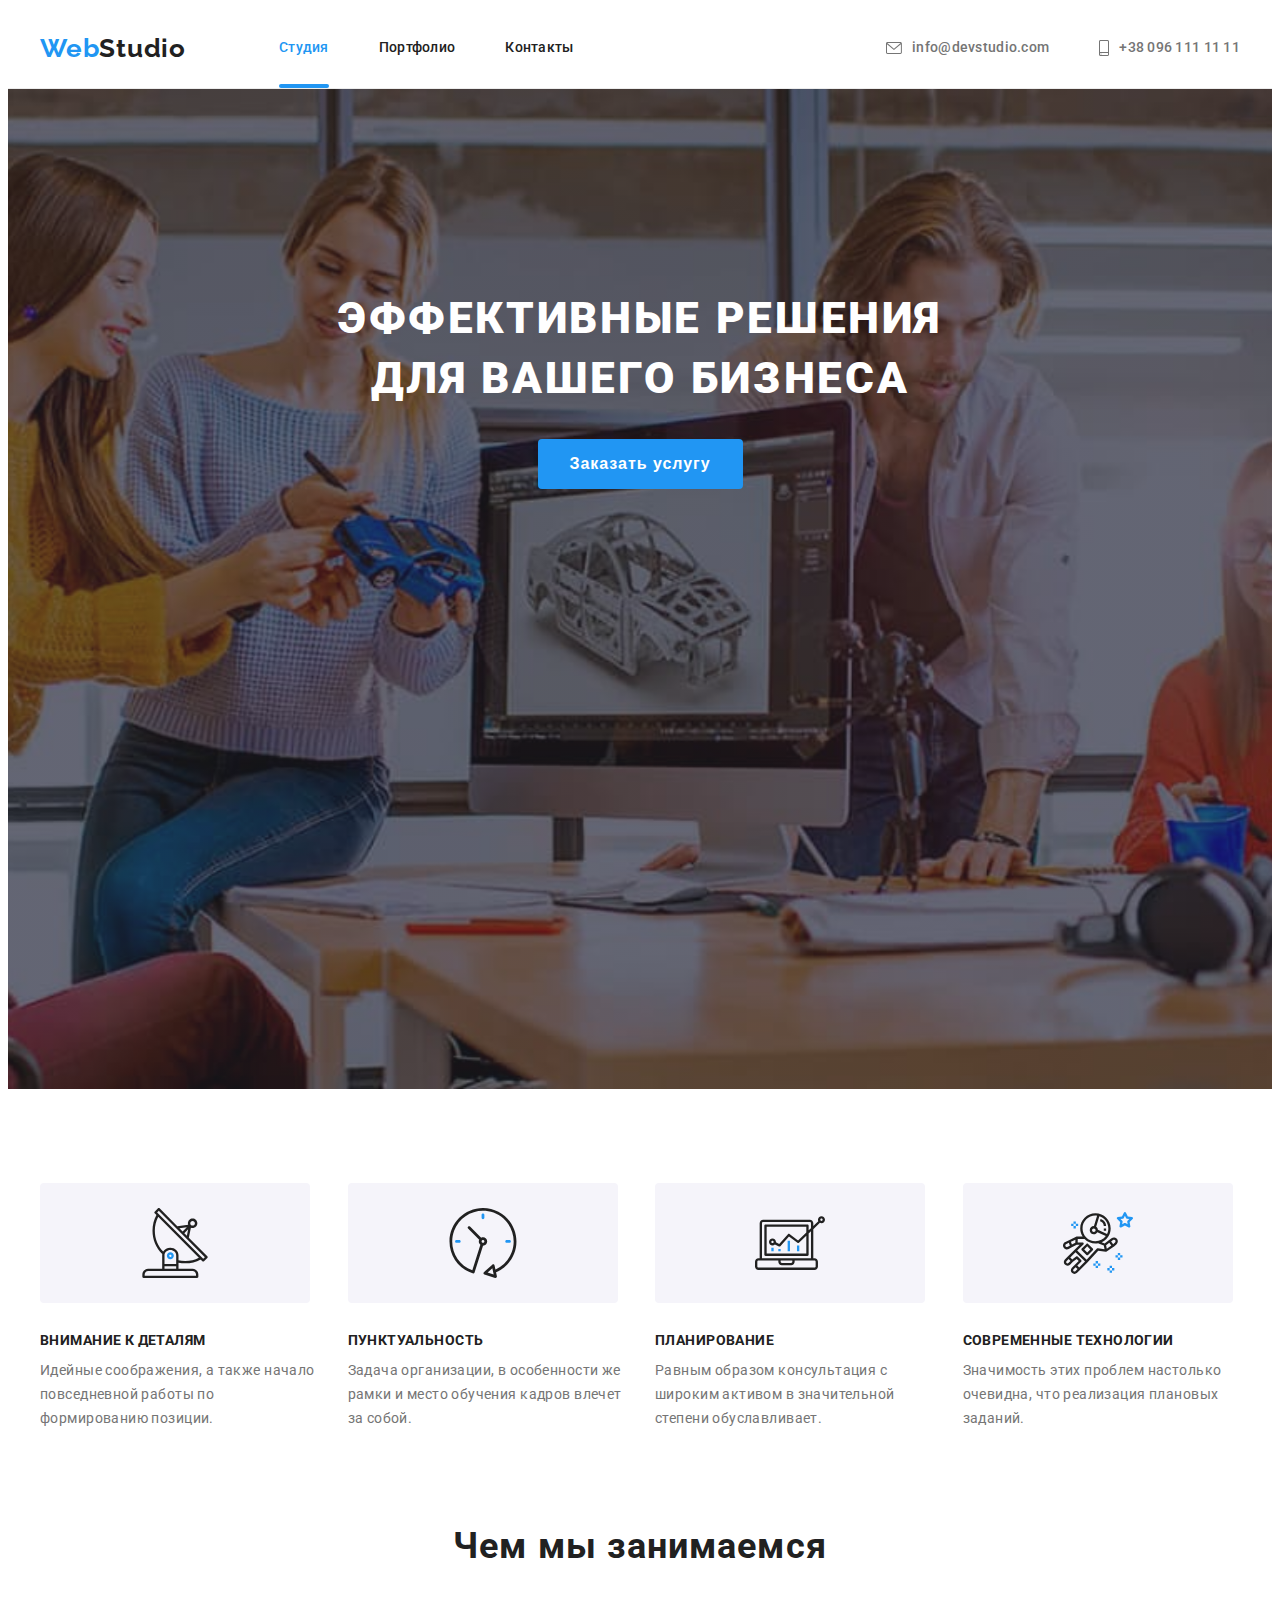
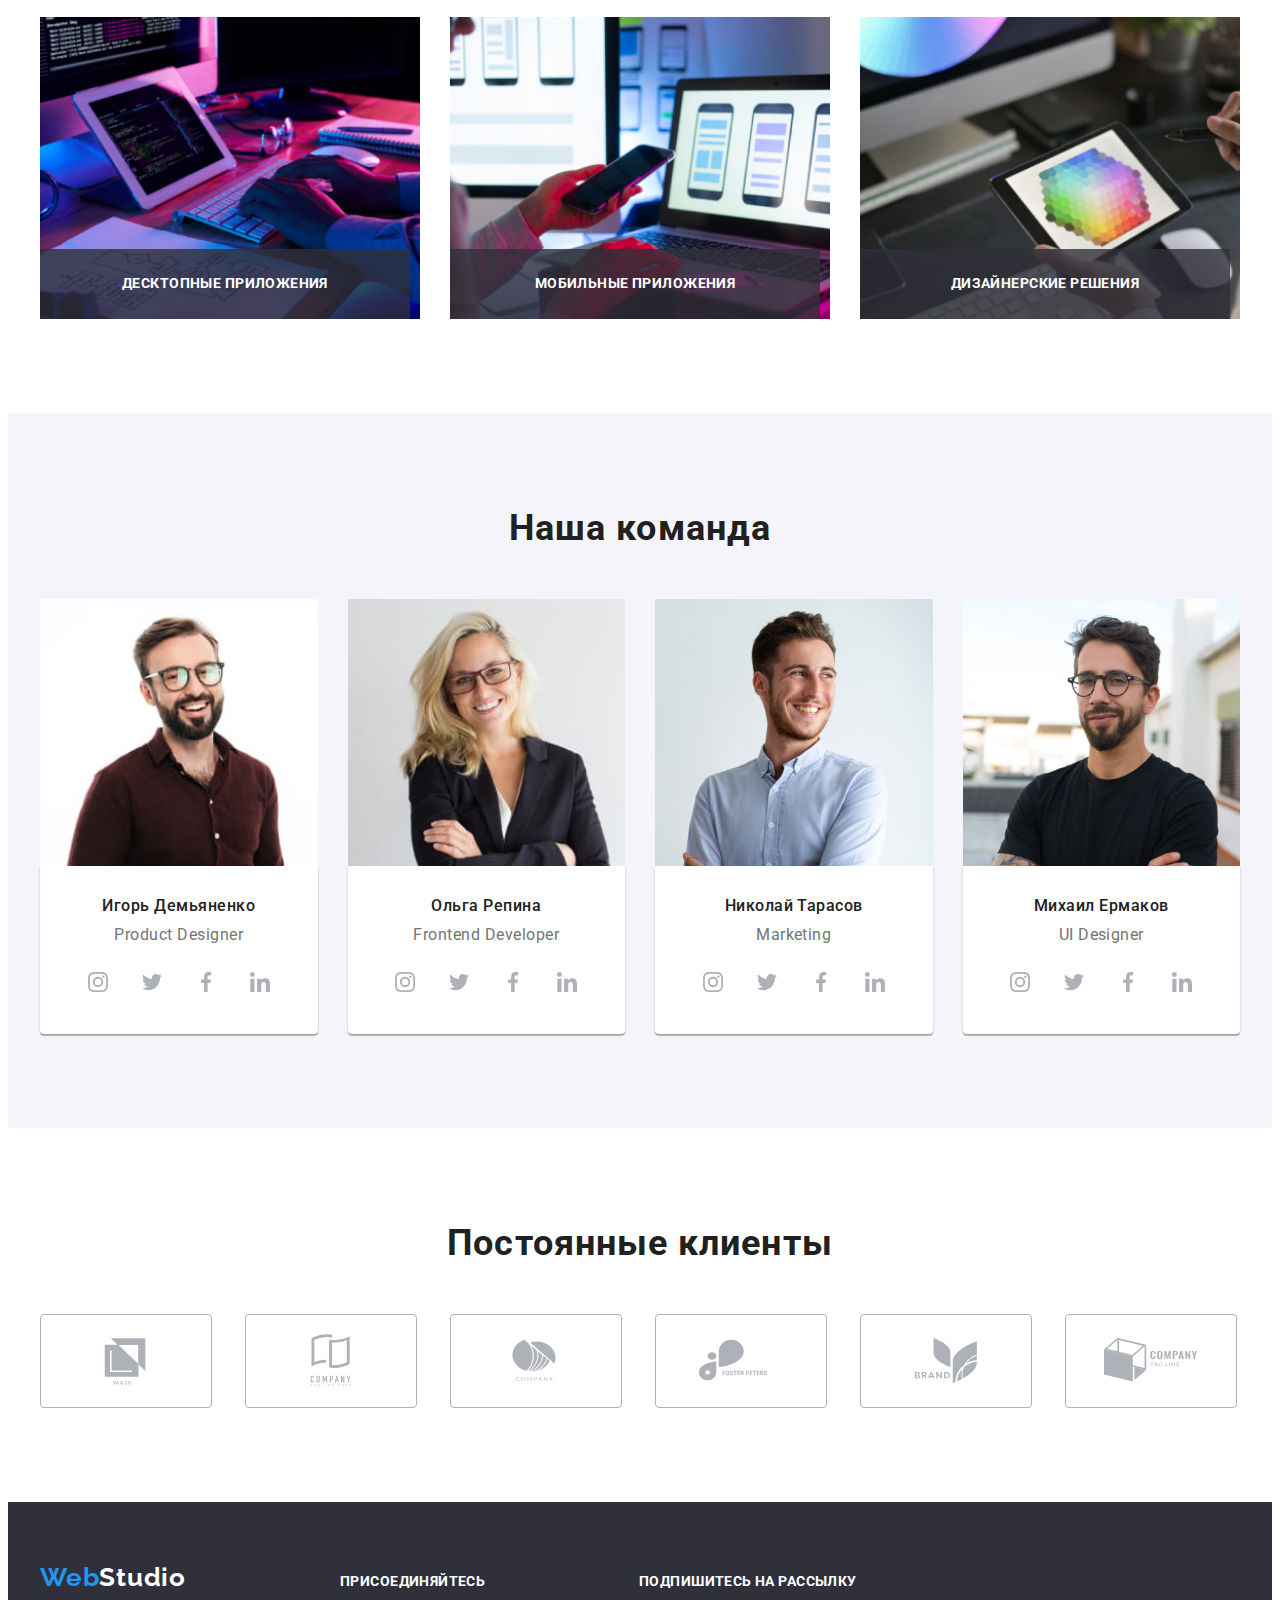
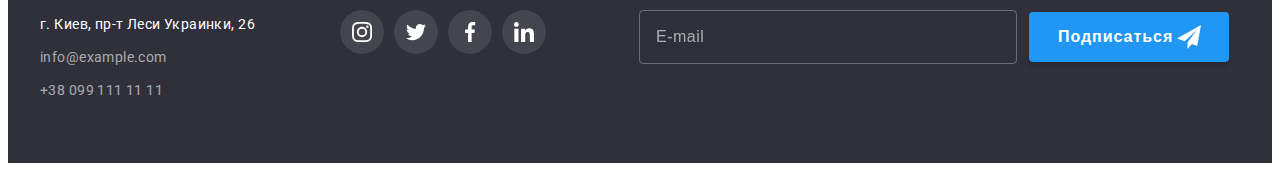
==== commit cc18f1c0: "виправляє помилки ДЗ8" ====
--- a/index.html
+++ b/index.html
@@ -115,7 +115,7 @@
           <ul class="mobile-soc__list list">
             <li class="mobile-soc__item">
               <a
-                class="mobile-soc__link"
+                class="mobile-soc__link link"
                 href=""
                 rel="nofollow noopener noreferrer"
                 target="_blank"
@@ -124,7 +124,7 @@
             </li>
             <li class="mobile-soc__item">
               <a
-                class="mobile-soc__link"
+                class="mobile-soc__link link"
                 href=""
                 rel="nofollow noopener noreferrer"
                 target="_blank"
@@ -133,7 +133,7 @@
             </li>
             <li class="mobile-soc__item">
               <a
-                class="mobile-soc__link"
+                class="mobile-soc__link link"
                 href=""
                 rel="nofollow noopener noreferrer"
                 target="_blank"
@@ -142,7 +142,7 @@
             </li>
             <li class="mobile-soc__item">
               <a
-                class="mobile-soc__link"
+                class="mobile-soc__link link"
                 href=""
                 rel="nofollow noopener noreferrer"
                 target="_blank"
--- a/css/main.css
+++ b/css/main.css
@@ -144,6 +144,7 @@
   height: 100%;
   left: 0px;
   top: 0px;
+  overflow-y: auto;
   background: rgba(0, 0, 0, 0.2);
   opacity: 1;
   transition: opacity 250ms cubic-bezier(0.4, 0, 0.2, 1);
@@ -211,8 +212,8 @@
 /*modal-form*/
 .modal-text {
   margin-top: 40px;
-  margin-right: 40px;
-  margin-left: 40px;
+  margin-right: 15px;
+  margin-left: 15px;
   margin-bottom: 12px;
   font-weight: 700;
   font-size: 20px;
@@ -221,6 +222,12 @@
   letter-spacing: 0.03em;
   color: var(--title-text-color--);
 }
+@media screen and (min-width: 480px) {
+  .modal-text {
+    margin-right: 40px;
+    margin-left: 40px;
+  }
+}
 @media screen and (min-width: 1200px) {
   .modal-text {
     margin-bottom: 30px;
@@ -229,9 +236,16 @@
 }
 
 .modal-form {
-  padding-right: 40px;
-  padding-bottom: 40px;
-  padding-left: 40px;
+  padding-right: 15px;
+  padding-bottom: 30px;
+  padding-left: 15px;
+}
+@media screen and (min-width: 480px) {
+  .modal-form {
+    padding-right: 40px;
+    padding-bottom: 40px;
+    padding-left: 40px;
+  }
 }
 .modal-form__wrap {
   position: relative;
@@ -307,11 +321,16 @@
   display: flex;
   justify-content: center;
   align-items: center;
-  font-weight: 400;
-  font-size: 12px;
+  font-size: 8px;
   line-height: 1.17;
   letter-spacing: 0.03em;
   margin-bottom: var(--typical-margin--);
+}
+@media screen and (min-width: 480px) {
+  .chek-label {
+    font-size: 12px;
+    line-height: 1;
+  }
 }
 @media screen and (min-width: 1200px) {
   .chek-label {
@@ -324,13 +343,19 @@
   display: inline-flex;
   justify-content: center;
   align-items: center;
-  margin-right: 8px;
+  margin-right: 5px;
+  flex-shrink: none;
   width: 16px;
   height: 15px;
   border: 1px solid #000000;
   box-shadow: 0px 4px 4px rgba(0, 0, 0, 0.25);
   transition: background-color 250ms cubic-bezier(0.4, 0, 0.2, 1), border 250ms cubic-bezier(0.4, 0, 0.2, 1), border-radius 250ms cubic-bezier(0.4, 0, 0.2, 1);
 }
+@media screen and (min-width: 480px) {
+  .check__button {
+    margin-right: 8px;
+  }
+}
 .modal__check:checked + .chek-label .check__button {
   background-color: var(--accent-color--);
   border: none;
@@ -340,10 +365,15 @@
 .check__link {
   margin-left: 3px;
   color: var(--accent-color--);
-  font-weight: 400;
-  font-size: 12px;
-  line-height: 1.17;
-  letter-spacing: 0.03em;
+  font-size: 8px;
+  line-height: 1;
+  letter-spacing: 0.03em;
+}
+@media screen and (min-width: 480px) {
+  .check__link {
+    font-size: 12px;
+    line-height: 1.17;
+  }
 }
 @media screen and (min-width: 1200px) {
   .check__link {
@@ -413,7 +443,7 @@
 .menu-container {
   display: flex;
   flex-direction: column;
-  height: 100%;
+  height: 95%;
   justify-content: space-between;
 }
 
@@ -480,7 +510,8 @@
 }
 @media screen and (max-width: 479px) {
   .mobile-soc__link {
-    font-size: 15px;
+    font-size: 14px;
+    line-height: 1;
   }
 }
 
@@ -772,7 +803,7 @@
   letter-spacing: 0.03em;
   text-transform: uppercase;
 }
-@media screen and (max-width: 480px) {
+@media screen and (max-width: 767px) {
   .features__title {
     text-align: center;
   }
@@ -1004,7 +1035,7 @@
 @media screen and (min-width: 768px) {
   .footer-tablet {
     display: flex;
-    align-items: center;
+    align-items: baseline;
   }
 }
 
@@ -1024,6 +1055,7 @@
     margin-right: 70px;
     padding-top: 60px;
     padding-bottom: 60px;
+    min-width: 230px;
   }
 }
 
@@ -1069,8 +1101,9 @@
 @media screen and (min-width: 1200px) {
   .social {
     margin-right: 93px;
+    margin-bottom: 0;
     padding-top: 72px;
-    padding-bottom: 100px;
+    text-align: left;
   }
 }
 .social__text {
@@ -1232,7 +1265,13 @@
   display: flex;
   flex-wrap: wrap;
   justify-content: flex-start;
+  margin-top: -15px;
   margin-bottom: 40px;
+}
+@media screen and (min-width: 400px) {
+  .filters-list {
+    padding-right: 20vmin;
+  }
 }
 @media screen and (min-width: 768px) {
   .filters-list {
@@ -1246,17 +1285,21 @@
   }
 }
 .filters-list__item {
+  margin-top: 15px;
   margin-left: 8px;
 }
 .filters-list__item:first-child {
   margin-left: 0;
 }
+.filters-list__item:nth-child(4) {
+  margin-left: 0;
+}
 .filters-list__button {
-  padding: 6px 22px;
+  padding: 6px 16px;
   font-family: inherit;
   font-weight: 500;
-  font-size: 16px;
-  line-height: 1.63;
+  font-size: 14px;
+  line-height: 1.22;
   text-align: center;
   letter-spacing: 0.03em;
   color: var(--title-text-color--);
@@ -1266,6 +1309,14 @@
   border-color: transparent;
   transition: color 250ms cubic-bezier(0.4, 0, 0.2, 1), background 250ms cubic-bezier(0.4, 0, 0.2, 1), box-shadow 250ms cubic-bezier(0.4, 0, 0.2, 1);
 }
+@media screen and (min-width: 480px) {
+  .filters-list__button {
+    padding-right: 22px;
+    padding-left: 22px;
+    font-size: 16px;
+    line-height: 1.63;
+  }
+}
 .filters-list__button:hover, .filters-list__button:focus {
   color: var(--primary-white-color--);
   background-color: var(--accent-color--);
@@ -1314,8 +1365,7 @@
   position: absolute;
   width: 100%;
   height: 100%;
-  padding: 30px 24px;
-  font-weight: 400;
+  padding: 50px 24px;
   font-size: 15px;
   line-height: 1.29;
   letter-spacing: 0.03em;
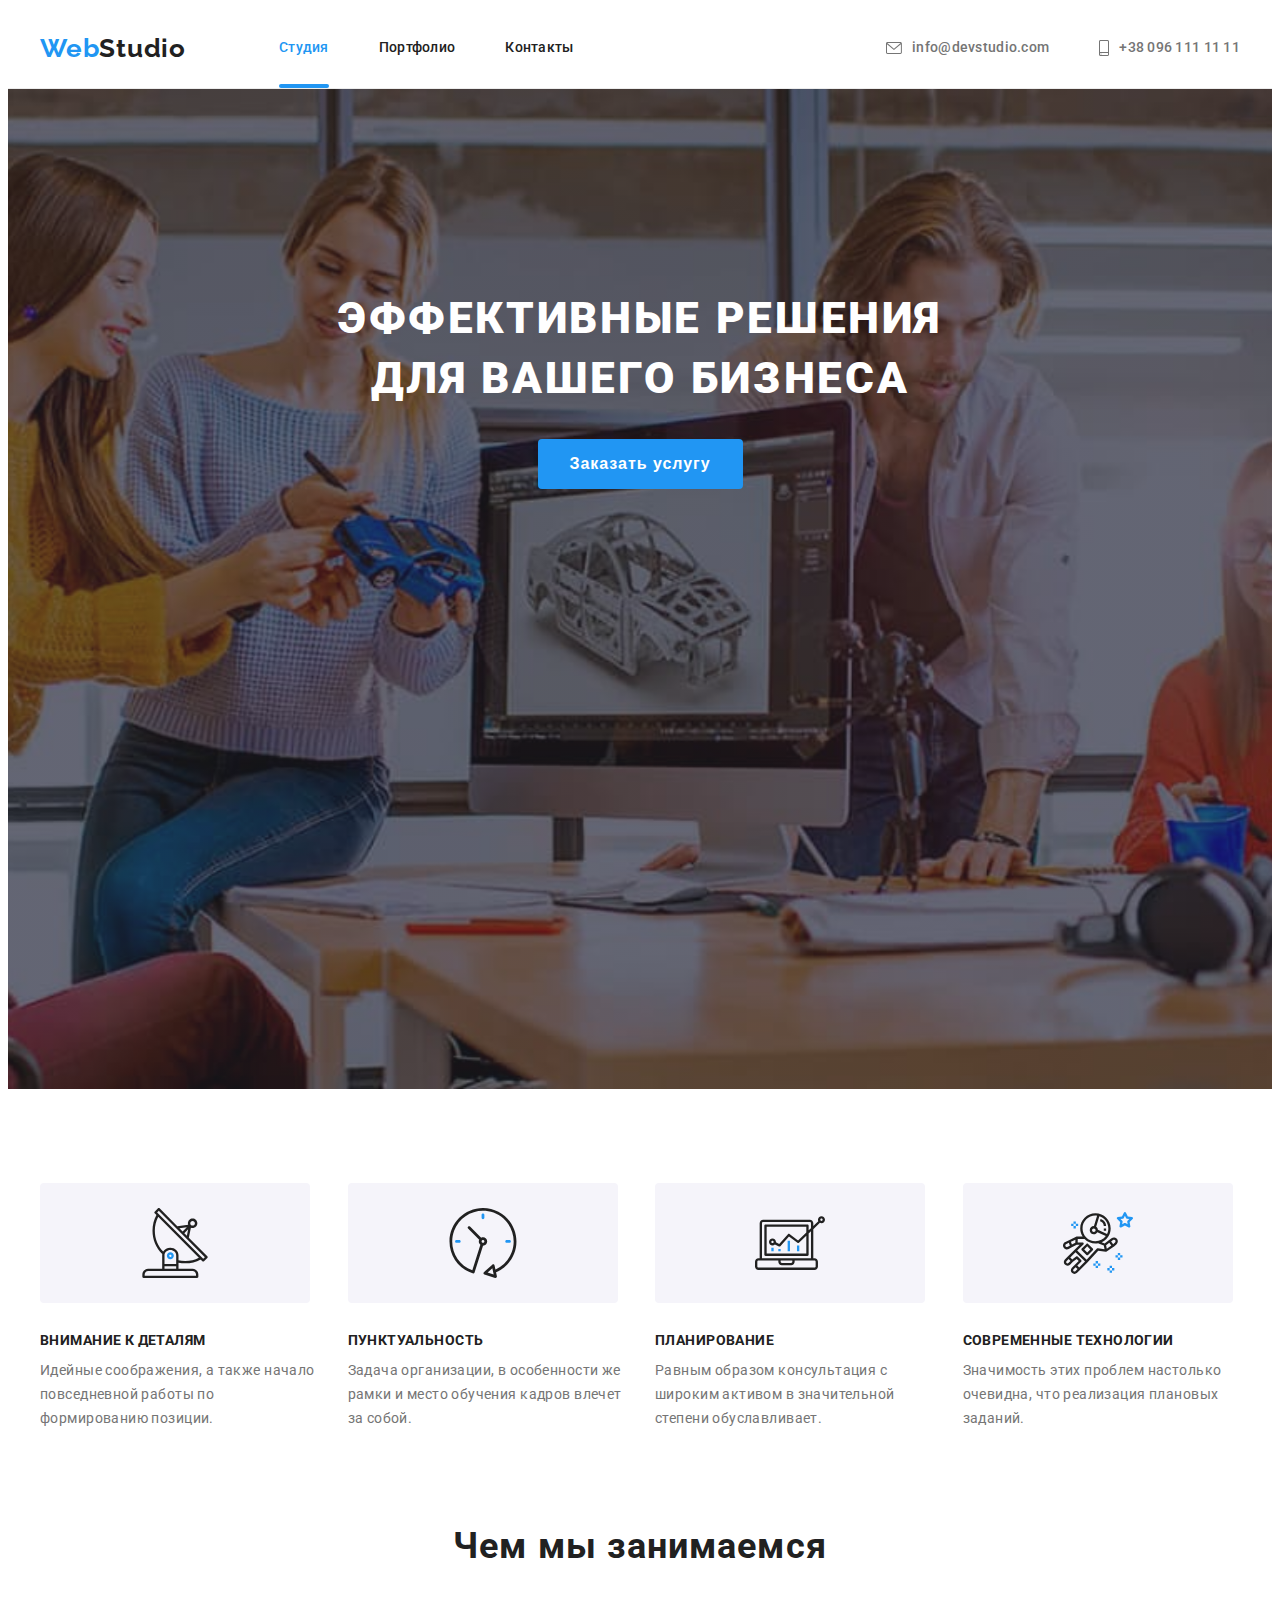
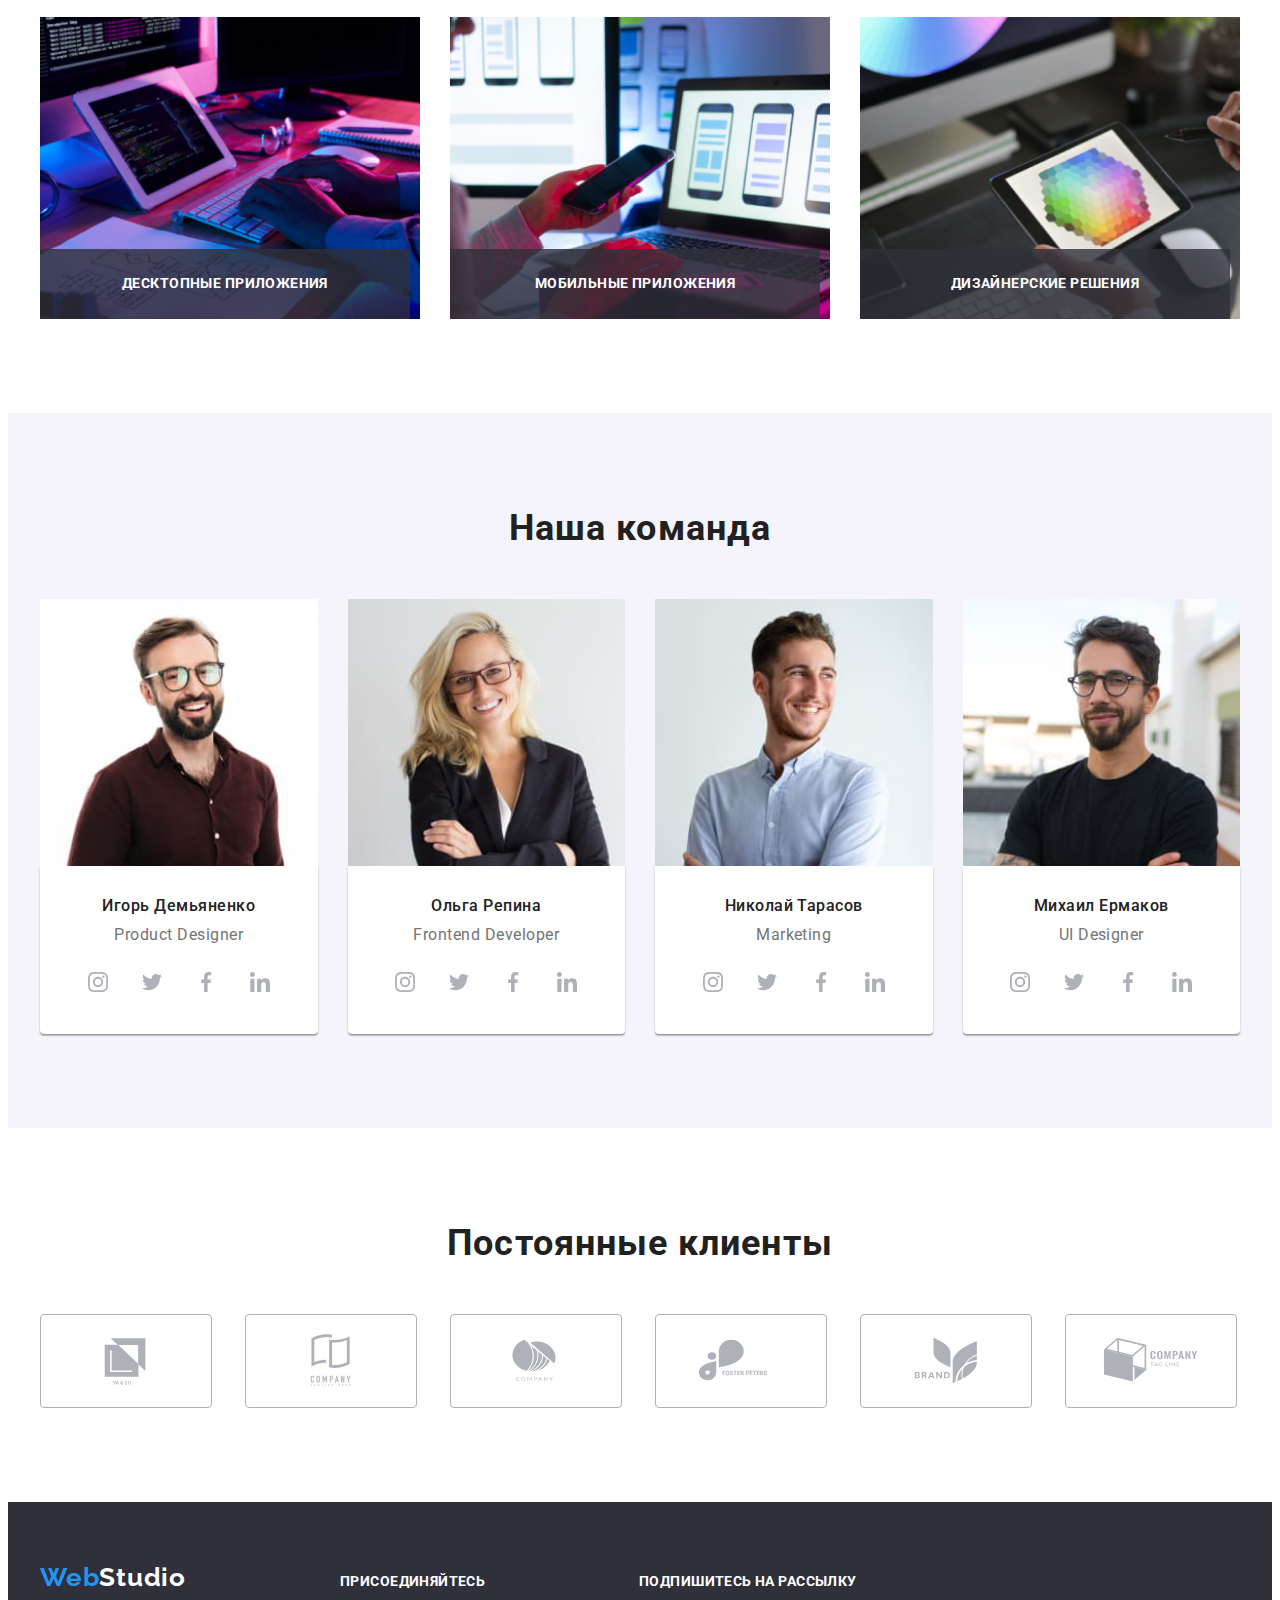
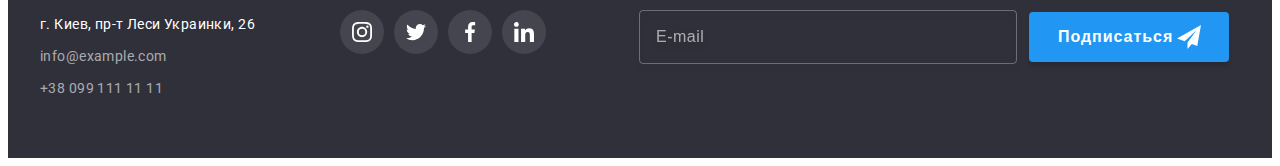
==== commit 23fe6aec: "виправляє помилки ДЗ8" ====
--- a/index.html
+++ b/index.html
@@ -18,7 +18,6 @@
       crossorigin="anonymous"
       referrerpolicy="no-referrer"
     />
-    <link rel="stylesheet" href="./css/style.css" />
     <link rel="stylesheet" href="./css/main.css" />
   </head>
   <body>
@@ -63,14 +62,14 @@
           </li>
         </ul>
         <!--mobile menu button-->
-        <button class="mob-btn__open" type="button" data-menu-open>
+        <button class="mob-btn__open js-open-menu" type="button">
           <svg class="mob-btn__icon" width="40" height="40">
             <use href="./images/icons.svg#icon-menu_40px"></use>
           </svg>
         </button>
         <!--mobile menu-->
-        <div class="mobile-menu container is-hidden" data-menu>
-          <button class="mobile-btn__close" type="button" data-menu-close>
+        <div class="mobile-menu container js-menu-container" id="mobile-menu">
+          <button class="mobile-btn__close js-close-menu" type="button">
             <svg class="mobile-menu__icon" width="40" height="40">
               <use href="./images/icons.svg#icon-close_40px"></use>
             </svg>
@@ -388,7 +387,8 @@
               </div>
             </li>
             <li class="workers-list__item">
-             <source
+              <picture
+                ><source
                   srcset="
                     ./img-team/team3_dt.jpg   1x,
                     ./img-team/team3_dt2x.jpg 2x
@@ -408,7 +408,7 @@
                   media="(max-width:767px)" />
                 <img
                   src="./img-team/img2.jpg"
-                  alt="фотография улыбающегося мужчины"
+                  alt="фотография молодого мужчины"
                   class="team-photo"
               /></picture>
               <div class="workers-list__caption">
@@ -445,6 +445,7 @@
               </div>
             </li>
             <li class="workers-list__item">
+              <picture>
               <source
                   srcset="
                     ./img-team/team4_dt.jpg   1x,
@@ -557,11 +558,15 @@
             <a class="logo logo-footer" href="/"
               >Web<span class="logo__text--light">Studio</span></a
             >
-            <address class="footer-conteiner__address">
-              г. Киев, пр-т Леси Украинки, 26
+            <address class="footer-address">
+              <ul class="footer-addres__list list">
+                <li class="footer-address__item"><a href="" class="footer-address__location link">г. Киев, пр-т Леси Украинки, 26</a></li>
+                <li class="footer-address__item"><a href="" class="footer-address__link link">info@example.com</a></li>
+                <li class="footer-address__item"><a href="" class="footer-address__link link">+38 099 111 11 11</a</li>
+              </ul>
             </address>
-            <p class="footer-conteiner__text">info@example.com</p>
-            <p class="footer-conteiner__text">+38 099 111 11 11</p>
+            <p class="footer-conteiner__text"></p>
+            <p class="footer-conteiner__text"></p>
           </div>
           <div class="social">
             <p class="social__text">присоединяйтесь</p>
@@ -628,7 +633,7 @@
             <use href="./images/icons.svg#icon-close"></use>
           </svg>
         </button>
-        <!-- ---modal form---- -->
+        <!--modal form-->
         <p class="modal-text">Оставьте свои данные, мы вам перезвоним</p>
         <form class="modal-form">
           <div class="modal-form__wrap">
@@ -705,7 +710,6 @@
 
           <button type="submit" class="button-send button">Отправить</button>
         </form>
-        <!------------------------>
       </div>
     </div>
     <script src="./js/modal.js"></script>
--- a/css/main.css
+++ b/css/main.css
@@ -50,7 +50,8 @@
   border: 0;
   padding: 0;
   white-space: nowrap;
-  clip-path: inset(100%);
+  -webkit-clip-path: inset(100%);
+          clip-path: inset(100%);
   clip: rect(0 0 0 0);
   overflow: hidden;
 }
@@ -147,20 +148,26 @@
   overflow-y: auto;
   background: rgba(0, 0, 0, 0.2);
   opacity: 1;
-  transition: opacity 250ms cubic-bezier(0.4, 0, 0.2, 1);
+  -webkit-transition: opacity 250ms cubic-bezier(0.4, 0, 0.2, 1), visibility 250ms cubic-bezier(0.4, 0, 0.2, 1);
+  transition: opacity 250ms cubic-bezier(0.4, 0, 0.2, 1), visibility 250ms cubic-bezier(0.4, 0, 0.2, 1);
 }
 
 .modal {
   position: absolute;
   top: 50%;
   left: 50%;
-  transform: translate(-50%, -50%) scale(1);
   width: calc(100% - 30px);
   height: 609px;
   background: #ffffff;
-  box-shadow: 0px 1px 3px rgba(0, 0, 0, 0.12), 0px 1px 1px rgba(0, 0, 0, 0.14), 0px 2px 1px rgba(0, 0, 0, 0.2);
+  -webkit-box-shadow: 0px 1px 3px rgba(0, 0, 0, 0.12), 0px 1px 1px rgba(0, 0, 0, 0.14), 0px 2px 1px rgba(0, 0, 0, 0.2);
+          box-shadow: 0px 1px 3px rgba(0, 0, 0, 0.12), 0px 1px 1px rgba(0, 0, 0, 0.14), 0px 2px 1px rgba(0, 0, 0, 0.2);
   border-radius: 4px;
+  -webkit-transform: translate(-50%, -50%) scale(1);
+          transform: translate(-50%, -50%) scale(1);
+  -webkit-transition: -webkit-transform 250ms cubic-bezier(0.4, 0, 0.2, 1);
+  transition: -webkit-transform 250ms cubic-bezier(0.4, 0, 0.2, 1);
   transition: transform 250ms cubic-bezier(0.4, 0, 0.2, 1);
+  transition: transform 250ms cubic-bezier(0.4, 0, 0.2, 1), -webkit-transform 250ms cubic-bezier(0.4, 0, 0.2, 1);
 }
 @media screen and (max-width: 480px) {
   .modal {
@@ -180,7 +187,8 @@
   }
 }
 .backdrop.is-hidden .modal {
-  transform: scale(0.8) translate(-50%, -50%);
+  -webkit-transform: scale(0.8) translate(-50%, -50%);
+          transform: scale(0.8) translate(-50%, -50%);
 }
 
 .modal-button--close {
@@ -189,14 +197,21 @@
   height: 30px;
   top: 8px;
   right: 8px;
+  display: -webkit-box;
+  display: -ms-flexbox;
   display: flex;
-  justify-content: center;
-  align-items: center;
+  -webkit-box-pack: center;
+      -ms-flex-pack: center;
+          justify-content: center;
+  -webkit-box-align: center;
+      -ms-flex-align: center;
+          align-items: center;
   padding: 0;
   background-color: transparent;
   border: 1px solid rgba(0, 0, 0, 0.1);
   border-radius: 50%;
   cursor: pointer;
+  -webkit-transition: fill 250ms cubic-bezier(0.4, 0, 0.2, 1);
   transition: fill 250ms cubic-bezier(0.4, 0, 0.2, 1);
 }
 .modal-button--close:hover, .modal-button--close:focus {
@@ -258,13 +273,16 @@
   outline: none;
   border: 1px solid rgba(33, 33, 33, 0.2);
   border-radius: 4px;
+  -webkit-transition: border-color 250ms cubic-bezier(0.4, 0, 0.2, 1);
   transition: border-color 250ms cubic-bezier(0.4, 0, 0.2, 1);
 }
 .modal-form__icon {
   position: absolute;
   top: 50%;
   left: 12px;
-  transform: translateY(-50%);
+  -webkit-transform: translateY(-50%);
+          transform: translateY(-50%);
+  -webkit-transition: fill 250ms cubic-bezier(0.4, 0, 0.2, 1);
   transition: fill 250ms cubic-bezier(0.4, 0, 0.2, 1);
 }
 .modal-form__label {
@@ -298,12 +316,41 @@
   border-radius: 4px;
   resize: none;
   outline: none;
+  -webkit-transition: border-color 250ms cubic-bezier(0.4, 0, 0.2, 1);
   transition: border-color 250ms cubic-bezier(0.4, 0, 0.2, 1);
 }
 @media screen and (min-width: 1200px) {
   .comment__area {
     height: 120px;
   }
+}
+.comment__area::-webkit-input-placeholder {
+  font-weight: 400;
+  font-size: 12px;
+  line-height: 1.17;
+  letter-spacing: 0.01em;
+  color: rgba(117, 117, 117, 0.5);
+}
+.comment__area::-moz-placeholder {
+  font-weight: 400;
+  font-size: 12px;
+  line-height: 1.17;
+  letter-spacing: 0.01em;
+  color: rgba(117, 117, 117, 0.5);
+}
+.comment__area:-ms-input-placeholder {
+  font-weight: 400;
+  font-size: 12px;
+  line-height: 1.17;
+  letter-spacing: 0.01em;
+  color: rgba(117, 117, 117, 0.5);
+}
+.comment__area::-ms-input-placeholder {
+  font-weight: 400;
+  font-size: 12px;
+  line-height: 1.17;
+  letter-spacing: 0.01em;
+  color: rgba(117, 117, 117, 0.5);
 }
 .comment__area::placeholder {
   font-weight: 400;
@@ -318,9 +365,15 @@
 
 /*modal check btn*/
 .chek-label {
+  display: -webkit-box;
+  display: -ms-flexbox;
   display: flex;
-  justify-content: center;
-  align-items: center;
+  -webkit-box-pack: center;
+      -ms-flex-pack: center;
+          justify-content: center;
+  -webkit-box-align: center;
+      -ms-flex-align: center;
+          align-items: center;
   font-size: 8px;
   line-height: 1.17;
   letter-spacing: 0.03em;
@@ -340,15 +393,24 @@
 }
 
 .check__button {
+  display: -webkit-inline-box;
+  display: -ms-inline-flexbox;
   display: inline-flex;
-  justify-content: center;
-  align-items: center;
+  -webkit-box-pack: center;
+      -ms-flex-pack: center;
+          justify-content: center;
+  -webkit-box-align: center;
+      -ms-flex-align: center;
+          align-items: center;
   margin-right: 5px;
-  flex-shrink: none;
+  -ms-flex-negative: none;
+      flex-shrink: none;
   width: 16px;
   height: 15px;
   border: 1px solid #000000;
-  box-shadow: 0px 4px 4px rgba(0, 0, 0, 0.25);
+  -webkit-box-shadow: 0px 4px 4px rgba(0, 0, 0, 0.25);
+          box-shadow: 0px 4px 4px rgba(0, 0, 0, 0.25);
+  -webkit-transition: background-color 250ms cubic-bezier(0.4, 0, 0.2, 1), border 250ms cubic-bezier(0.4, 0, 0.2, 1), border-radius 250ms cubic-bezier(0.4, 0, 0.2, 1);
   transition: background-color 250ms cubic-bezier(0.4, 0, 0.2, 1), border 250ms cubic-bezier(0.4, 0, 0.2, 1), border-radius 250ms cubic-bezier(0.4, 0, 0.2, 1);
 }
 @media screen and (min-width: 480px) {
@@ -384,7 +446,8 @@
 
 .check__icon {
   fill: transparent;
-  transform: fill 250ms cubic-bezier(0.4, 0, 0.2, 1);
+  -webkit-transform: fill 250ms cubic-bezier(0.4, 0, 0.2, 1);
+          transform: fill 250ms cubic-bezier(0.4, 0, 0.2, 1);
 }
 .modal__check:checked + .chek-label .check__icon {
   fill: var(--primary-white-color--);
@@ -395,32 +458,45 @@
   margin-left: auto;
   margin-right: auto;
   padding: 10px 55px;
+  display: -webkit-box;
+  display: -ms-flexbox;
   display: flex;
-  align-items: center;
+  -webkit-box-align: center;
+      -ms-flex-align: center;
+          align-items: center;
   text-align: center;
   background: #188ce8;
-  box-shadow: 0px 4px 4px rgba(0, 0, 0, 0.15);
+  -webkit-box-shadow: 0px 4px 4px rgba(0, 0, 0, 0.15);
+          box-shadow: 0px 4px 4px rgba(0, 0, 0, 0.15);
+  -webkit-transition: background-color 250ms cubic-bezier(0.4, 0, 0.2, 1), -webkit-filter 250ms cubic-bezier(0.4, 0, 0.2, 1);
+  transition: background-color 250ms cubic-bezier(0.4, 0, 0.2, 1), -webkit-filter 250ms cubic-bezier(0.4, 0, 0.2, 1);
   transition: background-color 250ms cubic-bezier(0.4, 0, 0.2, 1), filter 250ms cubic-bezier(0.4, 0, 0.2, 1);
+  transition: background-color 250ms cubic-bezier(0.4, 0, 0.2, 1), filter 250ms cubic-bezier(0.4, 0, 0.2, 1), -webkit-filter 250ms cubic-bezier(0.4, 0, 0.2, 1);
 }
 .button-send:hover, .button-send:focus {
   background-color: #188ce8;
-  filter: drop-shadow(0px 4px 4px rgba(0, 0, 0, 0.25));
+  -webkit-filter: drop-shadow(0px 4px 4px rgba(0, 0, 0, 0.25));
+          filter: drop-shadow(0px 4px 4px rgba(0, 0, 0, 0.25));
 }
 
 .mobile-menu {
   position: fixed;
   top: 0;
   left: 0;
-  z-index: 1;
+  z-index: 999;
   width: 100vw;
   height: 100vh;
   padding-top: 48px;
   padding-bottom: 48px;
   padding-left: 40px;
   overflow-y: auto;
-  background: #ffffff;
-  transform: translateX(0%);
+  background-color: #ffffff;
+  -webkit-transform: translateX(100%);
+          transform: translateX(100%);
+  -webkit-transition: -webkit-transform 250ms cubic-bezier(0.4, 0, 0.2, 1);
+  transition: -webkit-transform 250ms cubic-bezier(0.4, 0, 0.2, 1);
   transition: transform 250ms cubic-bezier(0.4, 0, 0.2, 1);
+  transition: transform 250ms cubic-bezier(0.4, 0, 0.2, 1), -webkit-transform 250ms cubic-bezier(0.4, 0, 0.2, 1);
 }
 .mobile-menu__item {
   margin-bottom: 32px;
@@ -436,15 +512,23 @@
   color: var(--accent-color--);
 }
 
-.mobile-menu .is-hidden {
-  transform: translateX(100%);
+.mobile-menu.is-open {
+  -webkit-transform: translateX(0);
+          transform: translateX(0);
 }
 
 .menu-container {
+  display: -webkit-box;
+  display: -ms-flexbox;
   display: flex;
-  flex-direction: column;
+  -webkit-box-orient: vertical;
+  -webkit-box-direction: normal;
+      -ms-flex-direction: column;
+          flex-direction: column;
   height: 95%;
-  justify-content: space-between;
+  -webkit-box-pack: justify;
+      -ms-flex-pack: justify;
+          justify-content: space-between;
 }
 
 .mobile-btn__close {
@@ -453,6 +537,7 @@
   right: 15px;
   background-color: transparent;
   border: none;
+  -webkit-transition: fill 250ms cubic-bezier(0.4, 0, 0.2, 1);
   transition: fill 250ms cubic-bezier(0.4, 0, 0.2, 1);
 }
 .mobile-btn__close:hover {
@@ -483,8 +568,11 @@
 }
 
 .mobile-soc__list {
+  display: -webkit-box;
+  display: -ms-flexbox;
   display: flex;
-  flex-wrap: wrap;
+  -ms-flex-wrap: wrap;
+      flex-wrap: wrap;
 }
 
 .mobile-soc__item:not(:last-child) {
@@ -526,15 +614,22 @@
 
 /*site-nav*/
 .site-nav {
+  display: -webkit-box;
+  display: -ms-flexbox;
   display: flex;
-  align-items: center;
-  justify-content: space-around;
+  -webkit-box-align: center;
+      -ms-flex-align: center;
+          align-items: center;
+  -ms-flex-pack: distribute;
+      justify-content: space-around;
 }
 .site-nav__list {
   display: none;
 }
 @media screen and (min-width: 768px) {
   .site-nav__list {
+    display: -webkit-box;
+    display: -ms-flexbox;
     display: flex;
     margin-left: 88px;
   }
@@ -553,6 +648,7 @@
   font-size: 14px;
   line-height: 1.14;
   letter-spacing: 0.02em;
+  -webkit-transition: color 250ms cubic-bezier(0.4, 0, 0.2, 1);
   transition: color 250ms cubic-bezier(0.4, 0, 0.2, 1);
 }
 .site-nav__link:hover, .site-nav__link:focus {
@@ -591,6 +687,8 @@
 }
 @media screen and (min-width: 1200px) {
   .contacts {
+    display: -webkit-box;
+    display: -ms-flexbox;
     display: flex;
   }
 }
@@ -614,6 +712,7 @@
   line-height: 1.14;
   letter-spacing: 0.02em;
   text-decoration: none;
+  -webkit-transition: color 250ms cubic-bezier(0.4, 0, 0.2, 1);
   transition: color 250ms cubic-bezier(0.4, 0, 0.2, 1);
 }
 .contacts__link:hover, .contacts__link:focus {
@@ -621,9 +720,15 @@
 }
 @media screen and (min-width: 1200px) {
   .contacts__link {
+    display: -webkit-box;
+    display: -ms-flexbox;
     display: flex;
-    justify-content: center;
-    align-items: center;
+    -webkit-box-pack: center;
+        -ms-flex-pack: center;
+            justify-content: center;
+    -webkit-box-align: center;
+        -ms-flex-align: center;
+            align-items: center;
   }
 }
 .contacts__icon {
@@ -637,6 +742,7 @@
   padding-bottom: 10px;
   background-color: transparent;
   border: none;
+  -webkit-transition: fill 250ms cubic-bezier(0.4, 0, 0.2, 1);
   transition: fill 250ms cubic-bezier(0.4, 0, 0.2, 1);
 }
 @media screen and (min-width: 768px) {
@@ -684,23 +790,29 @@
   padding: 10px 32px;
   margin-right: auto;
   margin-left: auto;
+  -webkit-transition: background-color 250ms cubic-bezier(0.4, 0, 0.2, 1), -webkit-box-shadow 250ms cubic-bezier(0.4, 0, 0.2, 1);
+  transition: background-color 250ms cubic-bezier(0.4, 0, 0.2, 1), -webkit-box-shadow 250ms cubic-bezier(0.4, 0, 0.2, 1);
   transition: background-color 250ms cubic-bezier(0.4, 0, 0.2, 1), box-shadow 250ms cubic-bezier(0.4, 0, 0.2, 1);
+  transition: background-color 250ms cubic-bezier(0.4, 0, 0.2, 1), box-shadow 250ms cubic-bezier(0.4, 0, 0.2, 1), -webkit-box-shadow 250ms cubic-bezier(0.4, 0, 0.2, 1);
 }
 .hero__button:hover, .hero__button:focus {
   background-color: rgb(24, 140, 232);
-  box-shadow: 0px 4px 4px rgba(0, 0, 0, 0.15);
+  -webkit-box-shadow: 0px 4px 4px rgba(0, 0, 0, 0.15);
+          box-shadow: 0px 4px 4px rgba(0, 0, 0, 0.15);
 }
 
 .overlay {
   margin-left: auto;
   margin-right: auto;
+  background-image: -webkit-gradient(linear, left top, left bottom, from(rgba(47, 48, 58, 0.4)), to(rgba(47, 48, 58, 0.4))), url(../images/header_mob.jpg);
   background-image: linear-gradient(rgba(47, 48, 58, 0.4), rgba(47, 48, 58, 0.4)), url(../images/header_mob.jpg);
   background-repeat: no-repeat;
   background-position: center;
   background-size: cover;
 }
-@media (min-device-pixel-ratio: 2), (min-resolution: 192dpi), (min-resolution: 2dppx) {
+@media (min-device-pixel-ratio: 2), (-webkit-min-device-pixel-ratio: 2), (min-resolution: 192dpi), (min-resolution: 2dppx) {
   .overlay {
+    background-image: -webkit-gradient(linear, left top, left bottom, from(rgba(47, 48, 58, 0.4)), to(rgba(47, 48, 58, 0.4))), url(../images/header_mob2X.jpg);
     background-image: linear-gradient(rgba(47, 48, 58, 0.4), rgba(47, 48, 58, 0.4)), url(../images/header_mob2X.jpg);
     background-repeat: no-repeat;
     background-position: center;
@@ -709,14 +821,16 @@
 }
 @media screen and (min-width: 768px) {
   .overlay {
+    background-image: -webkit-gradient(linear, left top, left bottom, from(rgba(47, 48, 58, 0.4)), to(rgba(47, 48, 58, 0.4))), url(../images/header_tab.jpg);
     background-image: linear-gradient(rgba(47, 48, 58, 0.4), rgba(47, 48, 58, 0.4)), url(../images/header_tab.jpg);
     background-repeat: no-repeat;
     background-position: center;
     background-size: cover;
   }
 }
-@media screen and (min-width: 768px) and (min-device-pixel-ratio: 2), screen and (min-width: 768px) and (min-resolution: 192dpi), screen and (min-width: 768px) and (min-resolution: 2dppx) {
+@media screen and (min-width: 768px) and (min-device-pixel-ratio: 2), screen and (min-width: 768px) and (-webkit-min-device-pixel-ratio: 2), screen and (min-width: 768px) and (min-resolution: 192dpi), screen and (min-width: 768px) and (min-resolution: 2dppx) {
   .overlay {
+    background-image: -webkit-gradient(linear, left top, left bottom, from(rgba(47, 48, 58, 0.4)), to(rgba(47, 48, 58, 0.4))), url(../images/header_tab2X.jpg);
     background-image: linear-gradient(rgba(47, 48, 58, 0.4), rgba(47, 48, 58, 0.4)), url(../images/header_tab2X.jpg);
     background-repeat: no-repeat;
     background-position: center;
@@ -727,14 +841,16 @@
   .overlay {
     max-width: 1600px;
     height: 600px;
+    background-image: -webkit-gradient(linear, left top, left bottom, from(rgba(47, 48, 58, 0.4)), to(rgba(47, 48, 58, 0.4))), url(../images/hero.jpg);
     background-image: linear-gradient(rgba(47, 48, 58, 0.4), rgba(47, 48, 58, 0.4)), url(../images/hero.jpg);
     background-repeat: no-repeat;
     background-position: center;
     background-size: cover;
   }
 }
-@media (min-device-pixel-ratio: 2), (min-resolution: 192dpi), (min-resolution: 2dppx) {
+@media (min-device-pixel-ratio: 2), (-webkit-min-device-pixel-ratio: 2), (min-resolution: 192dpi), (min-resolution: 2dppx) {
   .overlay {
+    background-image: -webkit-gradient(linear, left top, left bottom, from(rgba(47, 48, 58, 0.4)), to(rgba(47, 48, 58, 0.4))), url(../images/header_dt2X.jpg);
     background-image: linear-gradient(rgba(47, 48, 58, 0.4), rgba(47, 48, 58, 0.4)), url(../images/header_dt2X.jpg);
     background-repeat: no-repeat;
     background-position: center;
@@ -759,8 +875,11 @@
 }
 @media screen and (min-width: 768px) {
   .features__list {
+    display: -webkit-box;
+    display: -ms-flexbox;
     display: flex;
-    flex-wrap: wrap;
+    -ms-flex-wrap: wrap;
+        flex-wrap: wrap;
     margin-left: -30px;
   }
 }
@@ -775,15 +894,22 @@
 }
 @media screen and (min-width: 1200px) {
   .features__item {
-    flex-basis: calc(25% - 30px);
+    -ms-flex-preferred-size: calc(25% - 30px);
+        flex-basis: calc(25% - 30px);
     margin-left: 30px;
   }
 }
 .features__box {
   width: 100%;
+  display: -webkit-box;
+  display: -ms-flexbox;
   display: flex;
-  justify-content: center;
-  align-items: center;
+  -webkit-box-pack: center;
+      -ms-flex-pack: center;
+          justify-content: center;
+  -webkit-box-align: center;
+      -ms-flex-align: center;
+          align-items: center;
   height: 120px;
   background-color: #f5f4fa;
   border-radius: 4px;
@@ -828,11 +954,14 @@
   margin-bottom: 50px;
 }
 .activity__list {
+  display: -webkit-box;
+  display: -ms-flexbox;
   display: flex;
   margin-left: -30px;
 }
 .activity__item {
-  flex-basis: calc(33.3333333333% - 30px);
+  -ms-flex-preferred-size: calc(33.3333333333% - 30px);
+      flex-basis: calc(33.3333333333% - 30px);
   margin-left: 30px;
 }
 .activity__link {
@@ -843,9 +972,15 @@
   position: absolute;
   left: 0;
   bottom: 0;
+  display: -webkit-box;
+  display: -ms-flexbox;
   display: flex;
-  justify-content: center;
-  align-items: center;
+  -webkit-box-pack: center;
+      -ms-flex-pack: center;
+          justify-content: center;
+  -webkit-box-align: center;
+      -ms-flex-align: center;
+          align-items: center;
   width: 370px;
   height: 70px;
   background: rgba(47, 48, 58, 0.8);
@@ -886,8 +1021,11 @@
 }
 @media screen and (min-width: 768px) {
   .workers-list {
+    display: -webkit-box;
+    display: -ms-flexbox;
     display: flex;
-    flex-wrap: wrap;
+    -ms-flex-wrap: wrap;
+        flex-wrap: wrap;
     margin-left: -30px;
   }
 }
@@ -902,7 +1040,8 @@
 }
 @media screen and (min-width: 1200px) {
   .workers-list__item {
-    flex-basis: calc(25% - 30px);
+    -ms-flex-preferred-size: calc(25% - 30px);
+        flex-basis: calc(25% - 30px);
     margin-left: 30px;
   }
 }
@@ -911,7 +1050,8 @@
   padding-bottom: var(--typical-margin--);
   text-align: center;
   background: #ffffff;
-  box-shadow: 0px 1px 3px rgba(0, 0, 0, 0.12), 0px 1px 1px rgba(0, 0, 0, 0.14), 0px 2px 1px rgba(0, 0, 0, 0.2);
+  -webkit-box-shadow: 0px 1px 3px rgba(0, 0, 0, 0.12), 0px 1px 1px rgba(0, 0, 0, 0.14), 0px 2px 1px rgba(0, 0, 0, 0.2);
+          box-shadow: 0px 1px 3px rgba(0, 0, 0, 0.12), 0px 1px 1px rgba(0, 0, 0, 0.14), 0px 2px 1px rgba(0, 0, 0, 0.2);
   border-radius: 0px 0px 4px 4px;
 }
 .workers-list__title {
@@ -931,17 +1071,28 @@
 }
 
 .soc-list {
+  display: -webkit-box;
+  display: -ms-flexbox;
   display: flex;
-  justify-content: center;
+  -webkit-box-pack: center;
+      -ms-flex-pack: center;
+          justify-content: center;
 }
 .soc-list__item:not(:last-child) {
   margin-right: 10px;
 }
 .soc-list__link {
+  display: -webkit-box;
+  display: -ms-flexbox;
   display: flex;
-  justify-content: center;
-  align-items: center;
+  -webkit-box-pack: center;
+      -ms-flex-pack: center;
+          justify-content: center;
+  -webkit-box-align: center;
+      -ms-flex-align: center;
+          align-items: center;
   color: #afb1b8;
+  -webkit-transition: color 250ms cubic-bezier(0.4, 0, 0.2, 1), background-color 250ms cubic-bezier(0.4, 0, 0.2, 1);
   transition: color 250ms cubic-bezier(0.4, 0, 0.2, 1), background-color 250ms cubic-bezier(0.4, 0, 0.2, 1);
 }
 .soc-list__link:hover, .soc-list__link:focus {
@@ -971,9 +1122,14 @@
   }
 }
 .clients__list {
+  display: -webkit-box;
+  display: -ms-flexbox;
   display: flex;
-  flex-wrap: wrap;
-  justify-content: center;
+  -ms-flex-wrap: wrap;
+      flex-wrap: wrap;
+  -webkit-box-pack: center;
+      -ms-flex-pack: center;
+          justify-content: center;
   margin-left: -30px;
   margin-bottom: -30px;
 }
@@ -993,13 +1149,20 @@
   }
 }
 .clients__link {
+  display: -webkit-box;
+  display: -ms-flexbox;
   display: flex;
-  justify-content: center;
-  align-items: center;
+  -webkit-box-pack: center;
+      -ms-flex-pack: center;
+          justify-content: center;
+  -webkit-box-align: center;
+      -ms-flex-align: center;
+          align-items: center;
   color: #afb1b8;
   height: 92px;
   border: 1px solid #afb1b8;
   border-radius: 4px;
+  -webkit-transition: color 250ms cubic-bezier(0.4, 0, 0.2, 1), border 250ms cubic-bezier(0.4, 0, 0.2, 1);
   transition: color 250ms cubic-bezier(0.4, 0, 0.2, 1), border 250ms cubic-bezier(0.4, 0, 0.2, 1);
 }
 .clients__link:hover, .clients__link:focus {
@@ -1013,6 +1176,7 @@
 }
 .clients__icon {
   fill: currentColor;
+  -webkit-transition: fill 250ms cubic-bezier(0.4, 0, 0.2, 1);
   transition: fill 250ms cubic-bezier(0.4, 0, 0.2, 1);
 }
 
@@ -1028,14 +1192,20 @@
 
 @media screen and (min-width: 1200px) {
   .footer-conteiner {
+    display: -webkit-box;
+    display: -ms-flexbox;
     display: flex;
   }
 }
 
 @media screen and (min-width: 768px) {
   .footer-tablet {
+    display: -webkit-box;
+    display: -ms-flexbox;
     display: flex;
-    align-items: baseline;
+    -webkit-box-align: baseline;
+        -ms-flex-align: baseline;
+            align-items: baseline;
   }
 }
 
@@ -1053,40 +1223,54 @@
 @media screen and (min-width: 1200px) {
   .connect {
     margin-right: 70px;
-    padding-top: 60px;
-    padding-bottom: 60px;
     min-width: 230px;
   }
 }
 
-.footer-conteiner__address {
+.footer-address__item:not(:last-child) {
   margin-bottom: 8px;
-  color: var(--primary-white-color--);
+}
+
+.footer-address__location {
+  font-family: "Roboto";
   font-style: normal;
   font-size: 14px;
   line-height: 1.71;
   letter-spacing: 0.03em;
-}
-@media screen and (min-width: 1200px) {
-  .footer-conteiner__address {
+  color: #FFFFFF;
+  -webkit-transition: color 250ms cubic-bezier(0.4, 0, 0.2, 1);
+  transition: color 250ms cubic-bezier(0.4, 0, 0.2, 1);
+}
+.footer-address__location:hover, .footer-address__location:focus {
+  color: var(--accent-color--);
+}
+@media screen and (min-width: 1200px) {
+  .footer-address__location {
     margin-bottom: 9px;
   }
 }
 
-.footer-conteiner__text:not(:last-child) {
+.footer-address__link:not(:last-child) {
   margin-bottom: 8px;
 }
 @media screen and (min-width: 1200px) {
-  .footer-conteiner__text:not(:last-child) {
+  .footer-address__link:not(:last-child) {
     margin-bottom: 9px;
   }
 }
 
-.footer-conteiner__text {
+.footer-address__link {
+  font-family: "Roboto";
+  font-style: normal;
   color: rgba(255, 255, 255, 0.6);
   font-size: 14px;
   line-height: 1.71;
   letter-spacing: 0.03em;
+  -webkit-transition: color 250ms cubic-bezier(0.4, 0, 0.2, 1);
+  transition: color 250ms cubic-bezier(0.4, 0, 0.2, 1);
+}
+.footer-address__link:hover, .footer-address__link:focus {
+  color: var(--accent-color--);
 }
 
 .social {
@@ -1116,19 +1300,32 @@
   color: #ffffff;
 }
 .social__list {
+  display: -webkit-box;
+  display: -ms-flexbox;
   display: flex;
-  justify-content: center;
-  align-items: center;
+  -webkit-box-pack: center;
+      -ms-flex-pack: center;
+          justify-content: center;
+  -webkit-box-align: center;
+      -ms-flex-align: center;
+          align-items: center;
 }
 .social__item:not(:last-child) {
   margin-right: 10px;
 }
 .social__link {
+  display: -webkit-box;
+  display: -ms-flexbox;
   display: flex;
-  justify-content: center;
-  align-items: center;
+  -webkit-box-pack: center;
+      -ms-flex-pack: center;
+          justify-content: center;
+  -webkit-box-align: center;
+      -ms-flex-align: center;
+          align-items: center;
   fill: currentColor;
   background-color: rgba(255, 255, 255, 0.1);
+  -webkit-transition: background-color 250ms cubic-bezier(0.4, 0, 0.2, 1);
   transition: background-color 250ms cubic-bezier(0.4, 0, 0.2, 1);
 }
 .social__link:hover, .social__link:focus {
@@ -1136,6 +1333,7 @@
 }
 .social__icon {
   fill: var(--primary-white-color--);
+  -webkit-transition: fill 250ms cubic-bezier(0.4, 0, 0.2, 1);
   transition: fill 250ms cubic-bezier(0.4, 0, 0.2, 1);
 }
 
@@ -1166,8 +1364,12 @@
 }
 @media screen and (min-width: 1200px) {
   .form-wrap {
+    display: -webkit-box;
+    display: -ms-flexbox;
     display: flex;
-    align-items: center;
+    -webkit-box-align: center;
+        -ms-flex-align: center;
+            align-items: center;
   }
 }
 
@@ -1180,9 +1382,11 @@
   color: var(--primary-white-color--);
   background-color: transparent;
   border: 1px solid rgba(255, 255, 255, 0.3);
-  filter: drop-shadow(0px 4px 4px rgba(0, 0, 0, 0.15));
+  -webkit-filter: drop-shadow(0px 4px 4px rgba(0, 0, 0, 0.15));
+          filter: drop-shadow(0px 4px 4px rgba(0, 0, 0, 0.15));
   border-radius: 4px;
   outline: none;
+  -webkit-transition: background-color 250ms cubic-bezier(0.4, 0, 0.2, 1);
   transition: background-color 250ms cubic-bezier(0.4, 0, 0.2, 1);
 }
 @media screen and (max-width: 1199px) {
@@ -1207,6 +1411,34 @@
 .form__input:hover, .form__input:focus {
   border-color: var(--accent-color--);
 }
+.form__input::-webkit-input-placeholder {
+  font-weight: 400;
+  font-size: 16px;
+  line-height: 1.25;
+  letter-spacing: 0.03em;
+  color: rgba(255, 255, 255, 0.6);
+}
+.form__input::-moz-placeholder {
+  font-weight: 400;
+  font-size: 16px;
+  line-height: 1.25;
+  letter-spacing: 0.03em;
+  color: rgba(255, 255, 255, 0.6);
+}
+.form__input:-ms-input-placeholder {
+  font-weight: 400;
+  font-size: 16px;
+  line-height: 1.25;
+  letter-spacing: 0.03em;
+  color: rgba(255, 255, 255, 0.6);
+}
+.form__input::-ms-input-placeholder {
+  font-weight: 400;
+  font-size: 16px;
+  line-height: 1.25;
+  letter-spacing: 0.03em;
+  color: rgba(255, 255, 255, 0.6);
+}
 .form__input::placeholder {
   font-weight: 400;
   font-size: 16px;
@@ -1232,22 +1464,28 @@
   padding-bottom: 10px;
   padding-left: 29px;
   text-align: left;
-  box-shadow: 0px 4px 4px rgba(0, 0, 0, 0.15);
+  -webkit-box-shadow: 0px 4px 4px rgba(0, 0, 0, 0.15);
+          box-shadow: 0px 4px 4px rgba(0, 0, 0, 0.15);
   border-radius: 4px;
   border: none;
   cursor: pointer;
+  -webkit-transition: background-color 250ms cubic-bezier(0.4, 0, 0.2, 1), -webkit-box-shadow 250ms cubic-bezier(0.4, 0, 0.2, 1);
+  transition: background-color 250ms cubic-bezier(0.4, 0, 0.2, 1), -webkit-box-shadow 250ms cubic-bezier(0.4, 0, 0.2, 1);
   transition: background-color 250ms cubic-bezier(0.4, 0, 0.2, 1), box-shadow 250ms cubic-bezier(0.4, 0, 0.2, 1);
+  transition: background-color 250ms cubic-bezier(0.4, 0, 0.2, 1), box-shadow 250ms cubic-bezier(0.4, 0, 0.2, 1), -webkit-box-shadow 250ms cubic-bezier(0.4, 0, 0.2, 1);
 }
 .subscribe-button:hover, .subscribe-button:focus {
   background-color: rgb(24, 140, 232);
-  box-shadow: 0px 4px 4px rgba(0, 0, 0, 0.15);
+  -webkit-box-shadow: 0px 4px 4px rgba(0, 0, 0, 0.15);
+          box-shadow: 0px 4px 4px rgba(0, 0, 0, 0.15);
 }
 .subscribe-button__icon {
   position: absolute;
   fill: var(--primary-white-color--);
   top: 50%;
   right: 28px;
-  transform: translateY(-50%);
+  -webkit-transform: translateY(-50%);
+          transform: translateY(-50%);
 }
 
 .portfolio {
@@ -1262,20 +1500,27 @@
 }
 
 .filters-list {
+  display: -webkit-box;
+  display: -ms-flexbox;
   display: flex;
-  flex-wrap: wrap;
-  justify-content: flex-start;
+  -ms-flex-wrap: wrap;
+      flex-wrap: wrap;
+  -ms-flex-line-pack: start;
+      align-content: flex-start;
   margin-top: -15px;
+  margin-left: -8px;
   margin-bottom: 40px;
 }
-@media screen and (min-width: 400px) {
+@media screen and (min-width: 320px) and (max-width: 767px) {
   .filters-list {
-    padding-right: 20vmin;
+    max-width: 415px;
   }
 }
 @media screen and (min-width: 768px) {
   .filters-list {
-    justify-content: center;
+    -webkit-box-pack: center;
+        -ms-flex-pack: center;
+            justify-content: center;
     margin-bottom: 30px;
   }
 }
@@ -1287,19 +1532,13 @@
 .filters-list__item {
   margin-top: 15px;
   margin-left: 8px;
-}
-.filters-list__item:first-child {
-  margin-left: 0;
-}
-.filters-list__item:nth-child(4) {
-  margin-left: 0;
 }
 .filters-list__button {
   padding: 6px 16px;
   font-family: inherit;
   font-weight: 500;
-  font-size: 14px;
-  line-height: 1.22;
+  font-size: 10px;
+  line-height: 1;
   text-align: center;
   letter-spacing: 0.03em;
   color: var(--title-text-color--);
@@ -1307,7 +1546,16 @@
   cursor: pointer;
   border-radius: 4px;
   border-color: transparent;
+  -webkit-transition: color 250ms cubic-bezier(0.4, 0, 0.2, 1), background 250ms cubic-bezier(0.4, 0, 0.2, 1), -webkit-box-shadow 250ms cubic-bezier(0.4, 0, 0.2, 1);
+  transition: color 250ms cubic-bezier(0.4, 0, 0.2, 1), background 250ms cubic-bezier(0.4, 0, 0.2, 1), -webkit-box-shadow 250ms cubic-bezier(0.4, 0, 0.2, 1);
   transition: color 250ms cubic-bezier(0.4, 0, 0.2, 1), background 250ms cubic-bezier(0.4, 0, 0.2, 1), box-shadow 250ms cubic-bezier(0.4, 0, 0.2, 1);
+  transition: color 250ms cubic-bezier(0.4, 0, 0.2, 1), background 250ms cubic-bezier(0.4, 0, 0.2, 1), box-shadow 250ms cubic-bezier(0.4, 0, 0.2, 1), -webkit-box-shadow 250ms cubic-bezier(0.4, 0, 0.2, 1);
+}
+@media screen and (min-width: 320px) {
+  .filters-list__button {
+    font-size: 14px;
+    line-height: 1.22;
+  }
 }
 @media screen and (min-width: 480px) {
   .filters-list__button {
@@ -1320,7 +1568,8 @@
 .filters-list__button:hover, .filters-list__button:focus {
   color: var(--primary-white-color--);
   background-color: var(--accent-color--);
-  box-shadow: 0px 3px 1px rgba(0, 0, 0, 0.1), 0px 1px 2px rgba(0, 0, 0, 0.08), 0px 2px 2px rgba(0, 0, 0, 0.12);
+  -webkit-box-shadow: 0px 3px 1px rgba(0, 0, 0, 0.1), 0px 1px 2px rgba(0, 0, 0, 0.08), 0px 2px 2px rgba(0, 0, 0, 0.12);
+          box-shadow: 0px 3px 1px rgba(0, 0, 0, 0.1), 0px 1px 2px rgba(0, 0, 0, 0.08), 0px 2px 2px rgba(0, 0, 0, 0.12);
 }
 
 .portfolio-list {
@@ -1330,8 +1579,11 @@
 }
 @media screen and (min-width: 768px) {
   .portfolio-list {
+    display: -webkit-box;
+    display: -ms-flexbox;
     display: flex;
-    flex-wrap: wrap;
+    -ms-flex-wrap: wrap;
+        flex-wrap: wrap;
     margin-left: -30px;
   }
 }
@@ -1346,16 +1598,21 @@
 }
 @media screen and (min-width: 1200px) {
   .portfolio-list__item {
-    flex-basis: calc(33.3333333333% - 30px);
+    -ms-flex-preferred-size: calc(33.3333333333% - 30px);
+        flex-basis: calc(33.3333333333% - 30px);
   }
 }
 .portfolio-list__link {
   display: block;
   text-decoration: none;
+  -webkit-transition: -webkit-box-shadow 250ms cubic-bezier(0.4, 0, 0.2, 1);
+  transition: -webkit-box-shadow 250ms cubic-bezier(0.4, 0, 0.2, 1);
   transition: box-shadow 250ms cubic-bezier(0.4, 0, 0.2, 1);
+  transition: box-shadow 250ms cubic-bezier(0.4, 0, 0.2, 1), -webkit-box-shadow 250ms cubic-bezier(0.4, 0, 0.2, 1);
 }
 .portfolio-list__link:hover, .portfolio-list__link:focus {
-  box-shadow: 0px 1px 1px rgba(0, 0, 0, 0.12), 0px 4px 4px rgba(0, 0, 0, 0.06), 1px 4px 6px rgba(0, 0, 0, 0.16);
+  -webkit-box-shadow: 0px 1px 1px rgba(0, 0, 0, 0.12), 0px 4px 4px rgba(0, 0, 0, 0.06), 1px 4px 6px rgba(0, 0, 0, 0.16);
+          box-shadow: 0px 1px 1px rgba(0, 0, 0, 0.12), 0px 4px 4px rgba(0, 0, 0, 0.06), 1px 4px 6px rgba(0, 0, 0, 0.16);
 }
 .portfolio-list__wrap {
   position: relative;
@@ -1371,8 +1628,12 @@
   letter-spacing: 0.03em;
   color: var(--primary-white-color--);
   background: rgba(33, 150, 243, 0.9);
-  transform: translateY(5%);
+  -webkit-transform: translateY(5%);
+          transform: translateY(5%);
+  -webkit-transition: -webkit-transform 250ms cubic-bezier(0.4, 0, 0.2, 1);
+  transition: -webkit-transform 250ms cubic-bezier(0.4, 0, 0.2, 1);
   transition: transform 250ms cubic-bezier(0.4, 0, 0.2, 1);
+  transition: transform 250ms cubic-bezier(0.4, 0, 0.2, 1), -webkit-transform 250ms cubic-bezier(0.4, 0, 0.2, 1);
 }
 @media screen and (min-width: 480px) {
   .portfolio-list__text {
@@ -1383,7 +1644,8 @@
   }
 }
 .portfolio-list__link:hover .portfolio-list__text {
-  transform: translateY(-100%);
+  -webkit-transform: translateY(-100%);
+          transform: translateY(-100%);
 }
 .portfolio-list__field {
   padding-top: 20px;
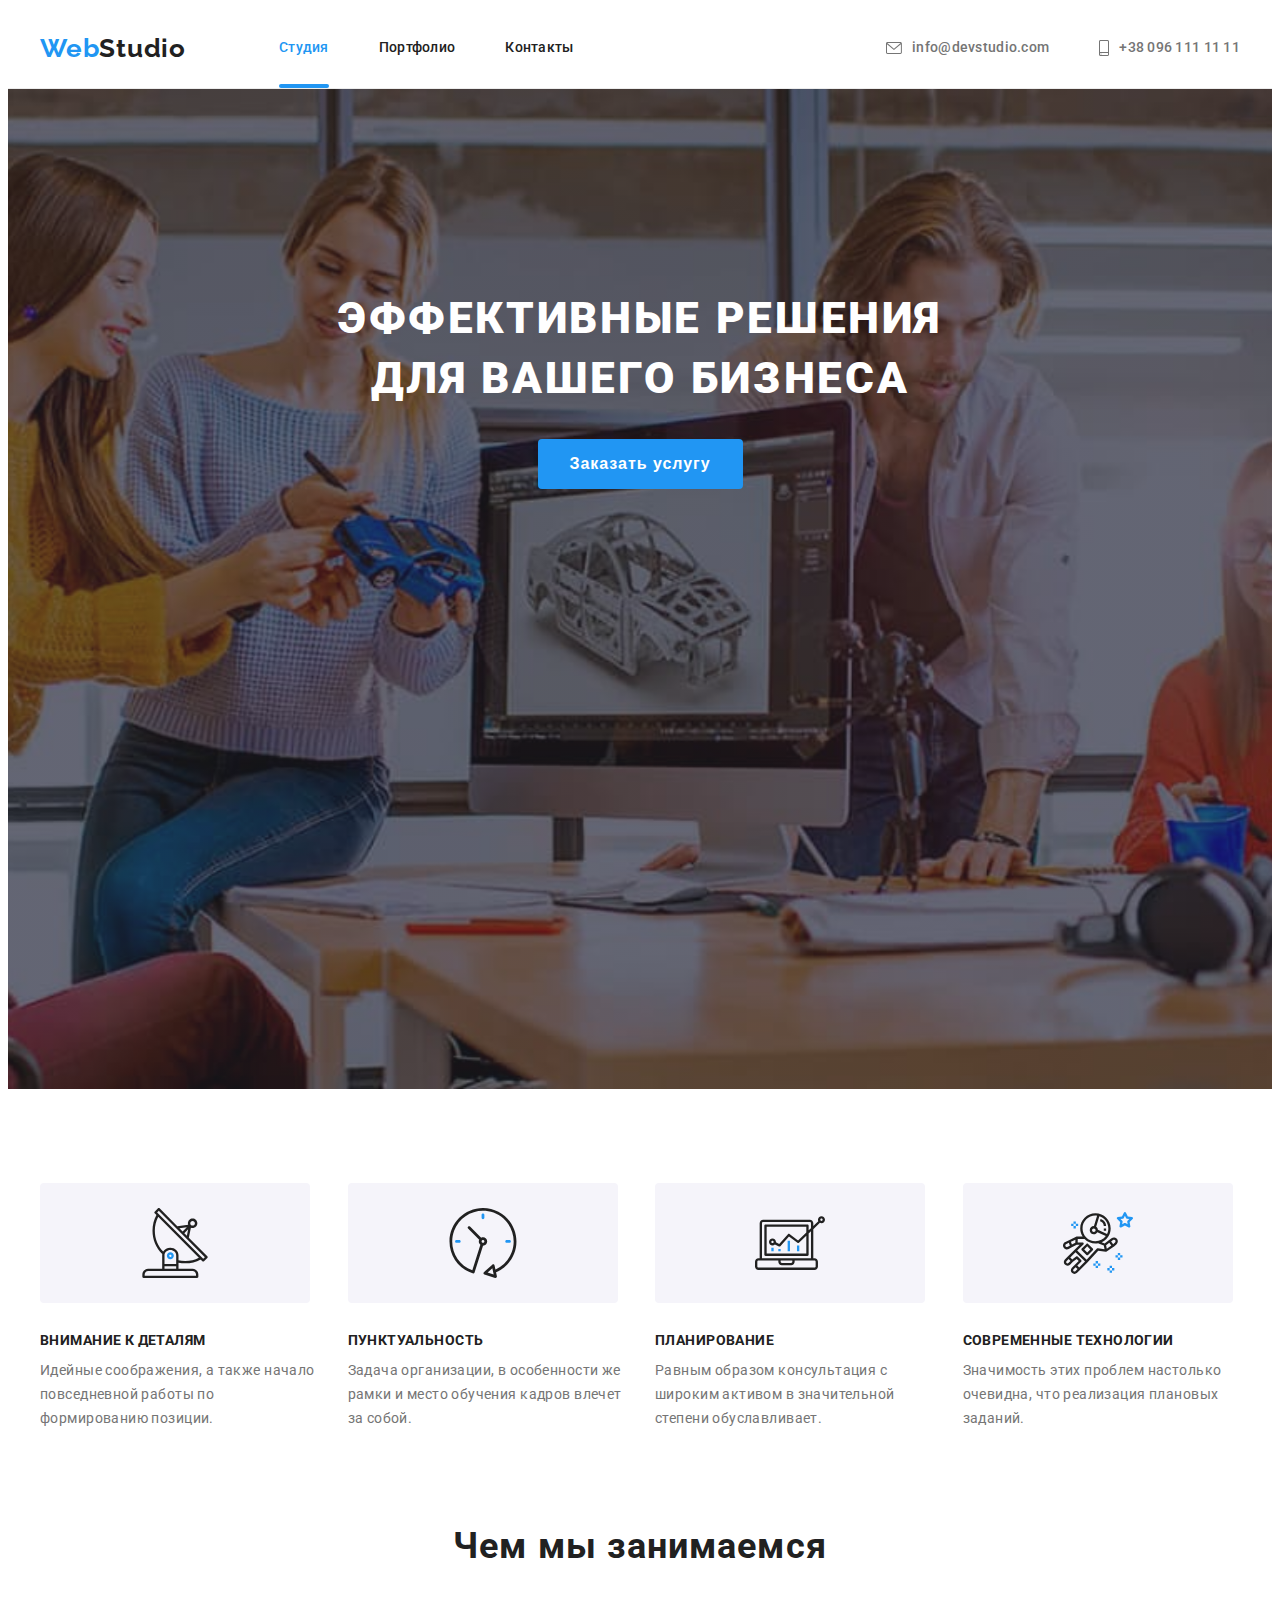
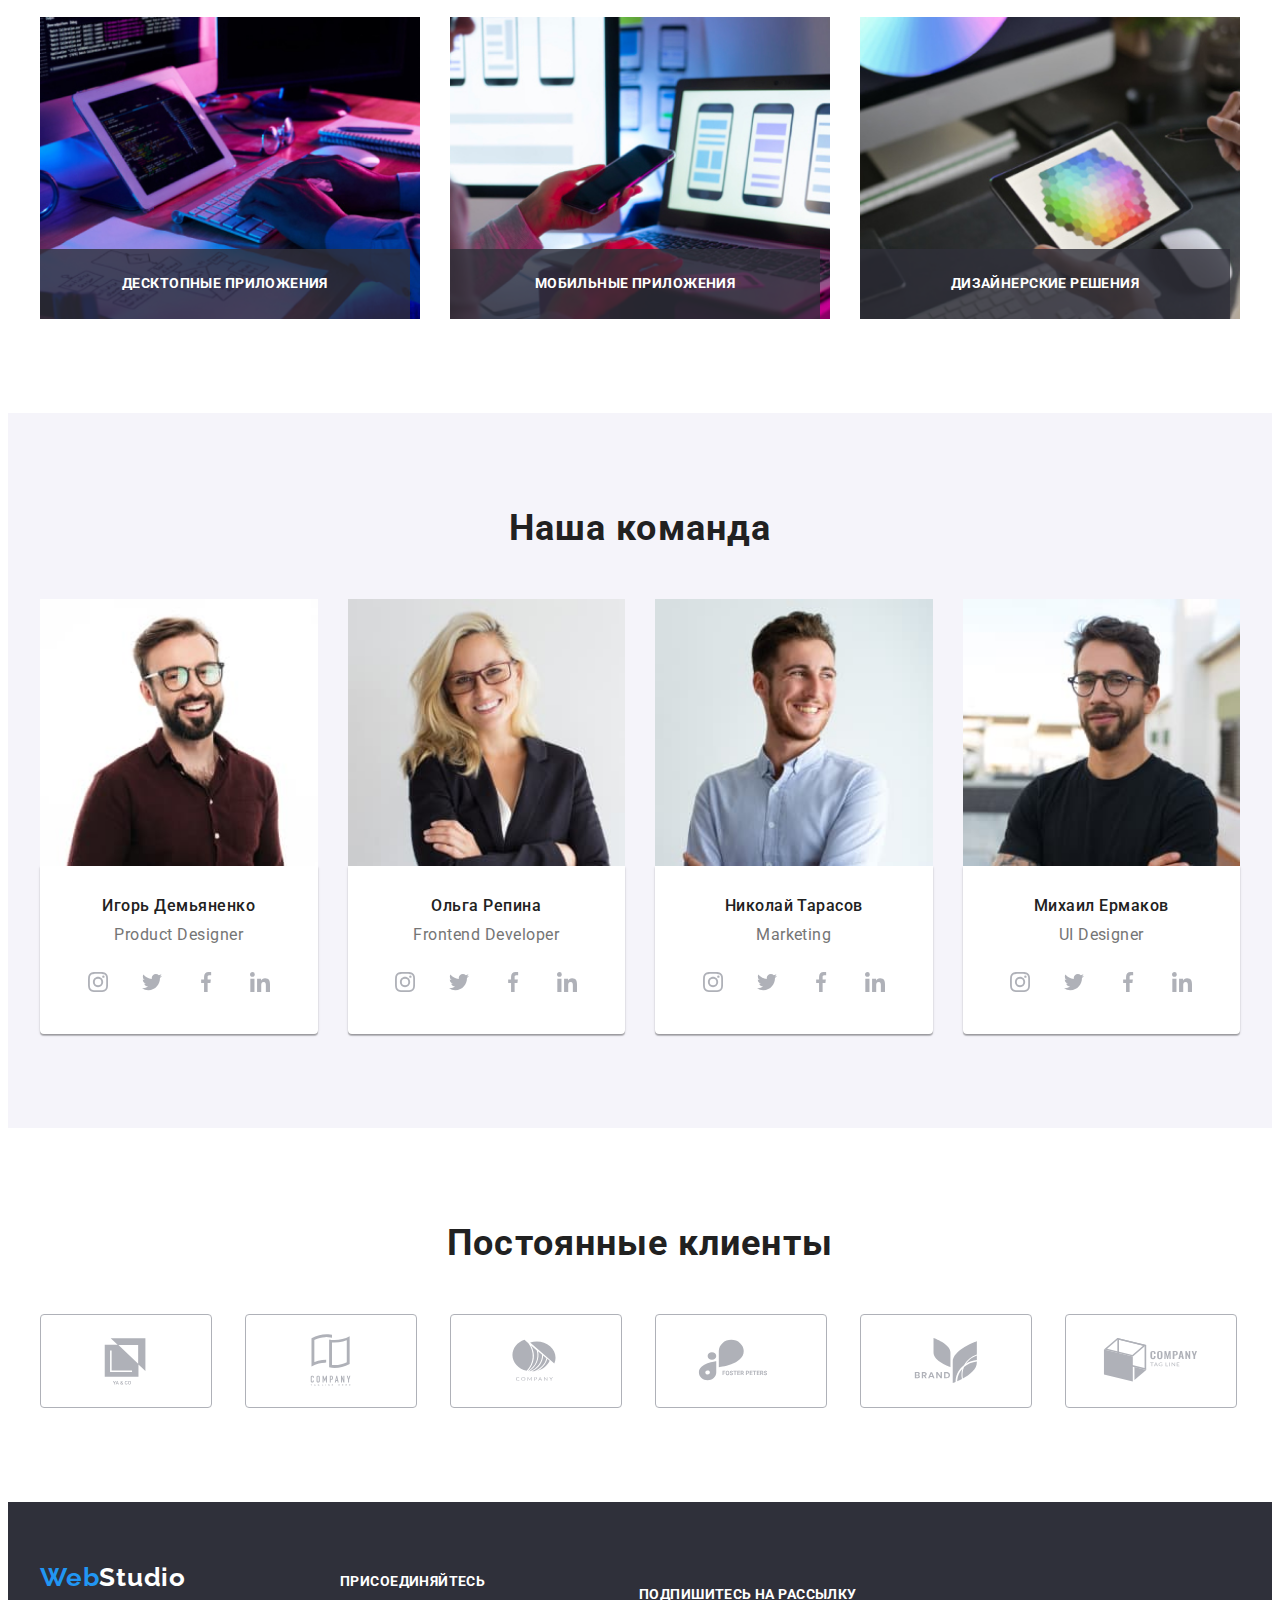
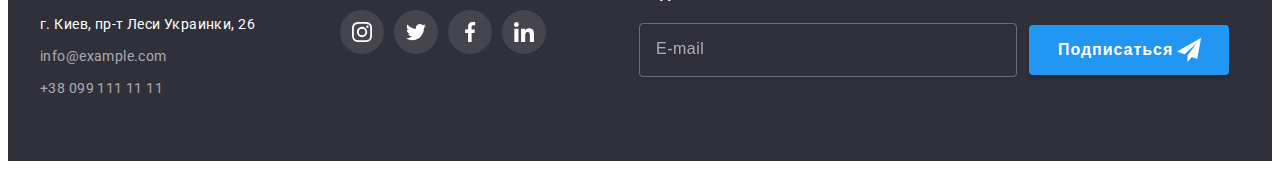
==== commit d751fe1d: "виправляє помилки ДЗ8" ====
--- a/index.html
+++ b/index.html
@@ -343,7 +343,7 @@
                   "
                   media="(min-width:768px)" />
                 <source
-                  srcset="
+                   srcset="
                     ./img-team/team2_mob.jpg   1x,
                     ./img-team/team2_mob2x.jpg 2x
                   "
@@ -562,7 +562,7 @@
               <ul class="footer-addres__list list">
                 <li class="footer-address__item"><a href="" class="footer-address__location link">г. Киев, пр-т Леси Украинки, 26</a></li>
                 <li class="footer-address__item"><a href="" class="footer-address__link link">info@example.com</a></li>
-                <li class="footer-address__item"><a href="" class="footer-address__link link">+38 099 111 11 11</a</li>
+                <li class="footer-address__item"><a href="" class="footer-address__link link">+38 099 111 11 11</a></li>
               </ul>
             </address>
             <p class="footer-conteiner__text"></p>
--- a/css/main.css
+++ b/css/main.css
@@ -1182,12 +1182,8 @@
 
 .footer {
   background-color: #2f303a;
-}
-@media screen and (max-width: 1199px) {
-  .footer {
-    padding-top: 60px;
-    padding-bottom: 60px;
-  }
+  padding-top: 60px;
+  padding-bottom: 60px;
 }
 
 @media screen and (min-width: 1200px) {
@@ -1195,6 +1191,9 @@
     display: -webkit-box;
     display: -ms-flexbox;
     display: flex;
+    -webkit-box-align: center;
+        -ms-flex-align: center;
+            align-items: center;
   }
 }
 
@@ -1286,7 +1285,6 @@
   .social {
     margin-right: 93px;
     margin-bottom: 0;
-    padding-top: 72px;
     text-align: left;
   }
 }
@@ -1337,13 +1335,7 @@
   transition: fill 250ms cubic-bezier(0.4, 0, 0.2, 1);
 }
 
-@media screen and (min-width: 1200px) {
-  .form-container {
-    padding-top: 72px;
-    padding-bottom: 94px;
-  }
-}
-.form-container .form-container__text {
+.form-container__text {
   margin-bottom: 20px;
   font-weight: 700;
   font-size: 14px;
@@ -1353,7 +1345,7 @@
   color: var(--primary-white-color--);
 }
 @media screen and (max-width: 1199px) {
-  .form-container .form-container__text {
+  .form-container__text {
     text-align: center;
   }
 }
